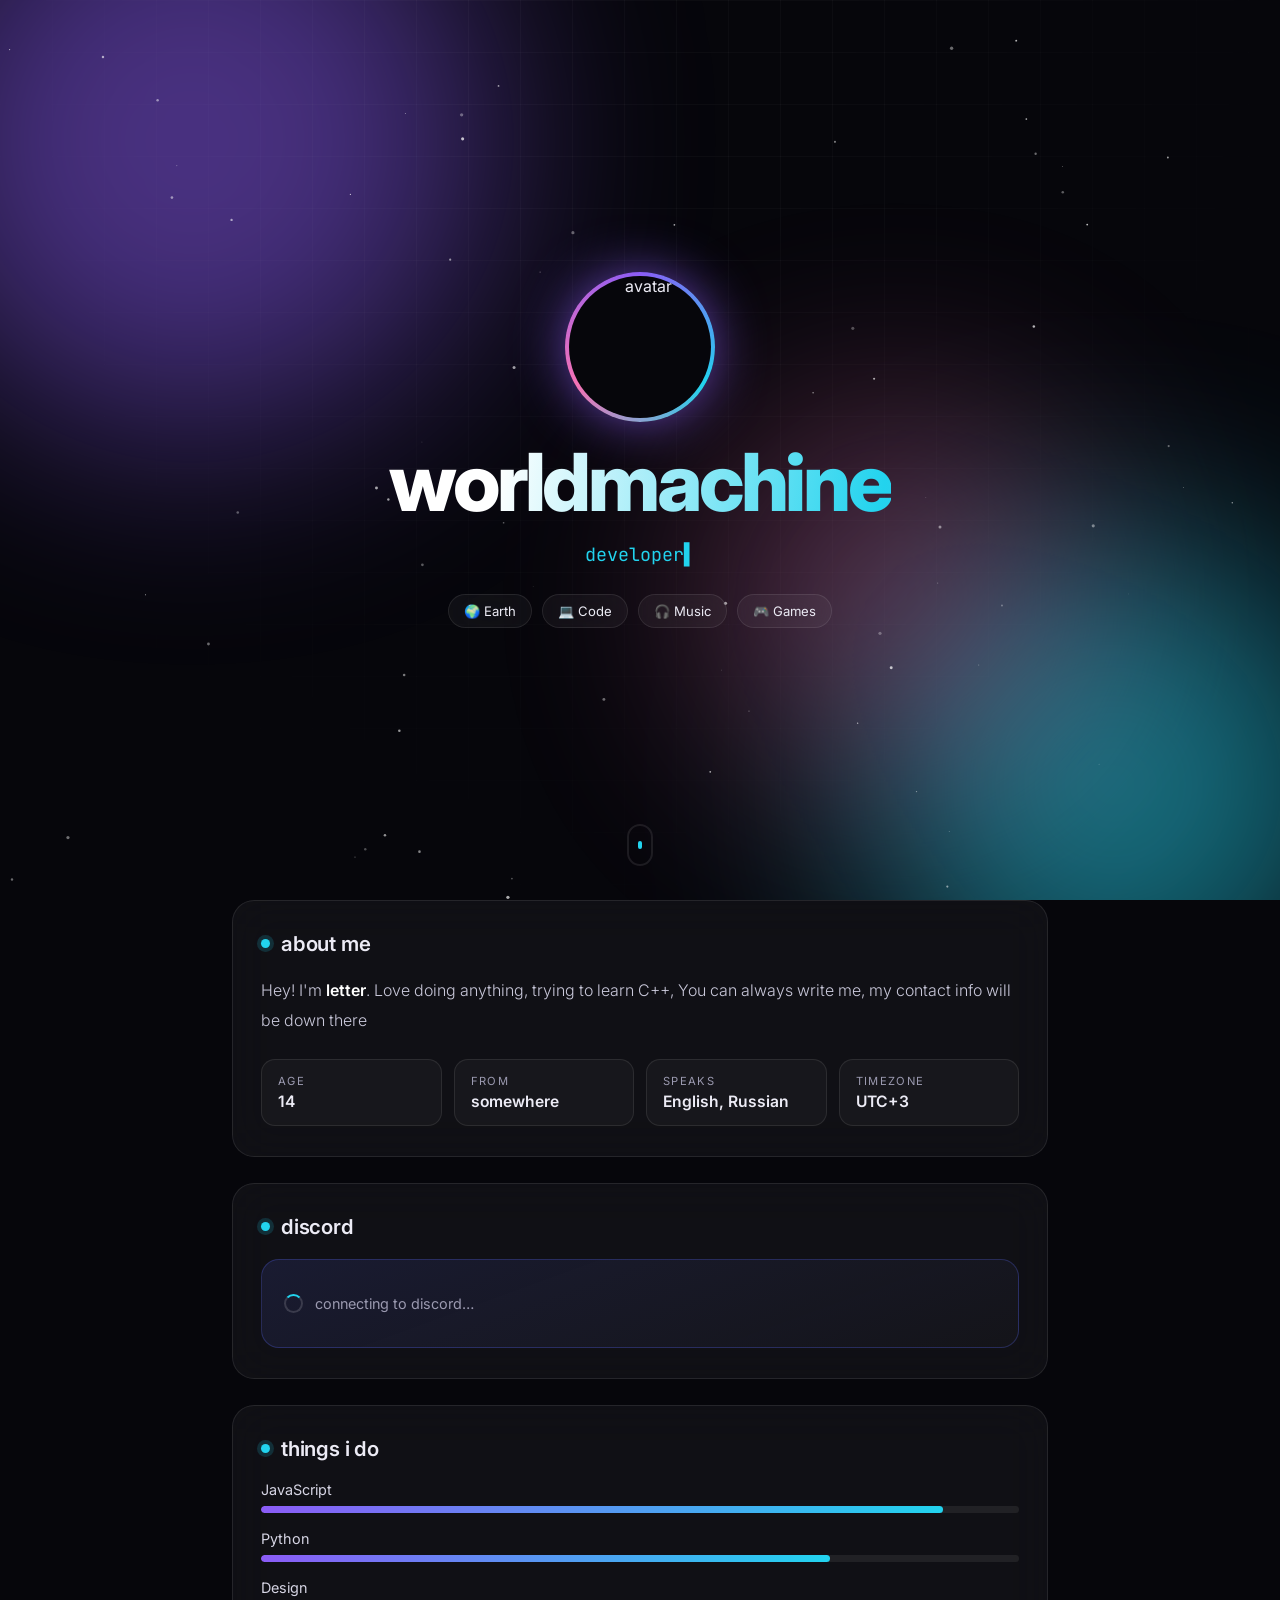
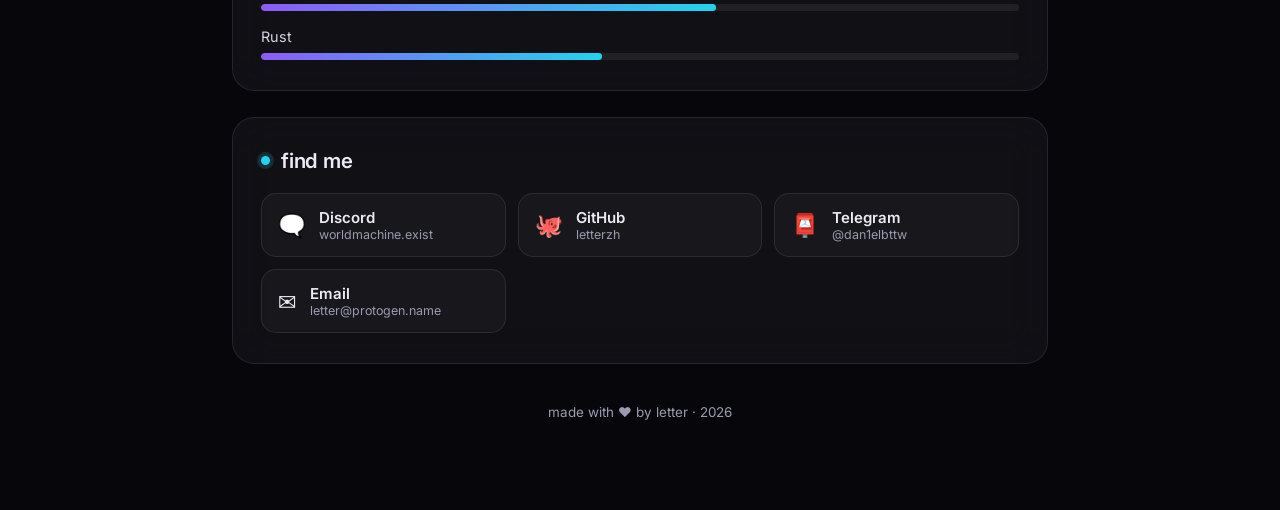
==== index.html @ b2b9bd86 "Modify index.html with new user details Updated personal information and replaced placeholder text." ====
<!DOCTYPE html>
<html lang="en">
<head>
<meta charset="UTF-8" />
<meta name="viewport" content="width=device-width, initial-scale=1.0" />

<title>worldmachine.exist — about me</title>

<meta name="description" content="personal about me page" />
<link rel="preconnect" href="https://fonts.googleapis.com" />
<link rel="preconnect" href="https://fonts.gstatic.com" crossorigin />
<link href="https://fonts.googleapis.com/css2?family=Inter:wght@300;400;500;600;800&family=JetBrains+Mono:wght@400;600&display=swap" rel="stylesheet" />
<link rel="stylesheet" href="styles.css" />
</head>
<body>

<div class="bg">
  <div class="blob blob-1"></div>
  <div class="blob blob-2"></div>
  <div class="blob blob-3"></div>
  <div class="grid-overlay"></div>
</div>
<canvas id="stars"></canvas>

<main class="wrap">
  <section class="hero reveal">
    <div class="avatar-ring">
      <!-- EDIT ME: replace with your own image (local file or URL) -->
      <img class="avatar" src="https://api.dicebear.com/9.x/thumbs/svg?seed=worldmachine" alt="avatar" />
    </div>
    <h1 class="name">worldmachine</h1>
    <p class="tagline">
      <span class="typed" data-words="developer|dreamer|problem solver|human being"></span><span class="caret">▌</span>
    </p>
    <div class="chips">
      <span class="chip">🌍 Earth</span>
      <span class="chip">💻 Code</span>
      <span class="chip">🎧 Music</span>
      <span class="chip">🎮 Games</span>
    </div>

    <a href="#about" class="scroll-hint" aria-label="scroll down">
      <span></span>
    </a>
  </section>
  <section class="card reveal" id="about">
    <h2 class="section-title"><span class="dot"></span>about me</h2>
    <div class="prose">
      <p>
        Hey! I'm <strong>letter</strong>. Love doing anything, trying to learn C++,
        You can always write me, my contact info will be down there
      </p>
    </div>
    <div class="facts">
      <div class="fact"><span class="k">age</span><span class="v">14</span></div>
      <div class="fact"><span class="k">from</span><span class="v">somewhere</span></div>
      <div class="fact"><span class="k">speaks</span><span class="v">English, Russian</span></div>
      <div class="fact"><span class="k">timezone</span><span class="v">UTC+3</span></div>
    </div>
  </section>
  <section class="card reveal">
    <h2 class="section-title"><span class="dot"></span>discord</h2>

    <div class="discord-card" id="discord">
      <div class="dc-loading">
        <div class="spinner"></div>
        <span>connecting to discord…</span>
      </div>
    </div>

    <p class="hint" id="discord-hint" hidden></p>
  </section>
  <section class="card reveal">
    <h2 class="section-title"><span class="dot"></span>things i do</h2>

    <!-- ======== EDIT ME: skill name + percentage (0-100) ======== -->
    <div class="skills">
      <div class="skill" data-level="90"><span>JavaScript</span><div class="bar"><i></i></div></div>
      <div class="skill" data-level="75"><span>Python</span><div class="bar"><i></i></div></div>
      <div class="skill" data-level="60"><span>Design</span><div class="bar"><i></i></div></div>
      <div class="skill" data-level="45"><span>Rust</span><div class="bar"><i></i></div></div>
    </div>
  </section>
  <section class="card reveal">
    <h2 class="section-title"><span class="dot"></span>find me</h2>
    <div class="links">
      <a class="link" href="https://discord.com/users/1142164320772444281" target="_blank" rel="noopener">
        <span class="li">🗨️</span>
        <span class="lt"><b>Discord</b><small>worldmachine.exist</small></span>
      </a>
      <a class="link" href="#" target="_blank" rel="noopener">
        <span class="li">🐙</span>
        <span class="lt"><b>GitHub</b><small>letterzh</small></span>
      </a>
      <a class="link" href="#" target="_blank" rel="noopener">
        <span class="li">📮</span>
        <span class="lt"><b>Telegram</b><small>@dan1elbttw</small></span>
      </a>
      <a class="link" href="mailto:letter@protogen.name">
        <span class="li">✉️</span>
        <span class="lt"><b>Email</b><small>letter@protogen.name</small></span>
      </a>
    </div>
  </section>

  <footer class="reveal">
    <p>made with ♥ by letter · <span id="year"></span></p>
  </footer>

</main>

<script src="script.js"></script>
</body>
</html>
---- styles.css ----
/* ============================================================
   THEME  — EDIT ME: change these colors to restyle whole site
   ============================================================ */
:root{
  --bg:            #06060b;
  --panel:         rgba(255,255,255,.045);
  --panel-brd:     rgba(255,255,255,.09);
  --txt:           #ecebf5;
  --txt-dim:       #9b9ab0;
  --accent:        #8b5cf6;   /* purple */
  --accent-2:      #22d3ee;   /* cyan   */
  --accent-3:      #f472b6;   /* pink   */
  --radius:        22px;
  --blur:          22px;
}

*{box-sizing:border-box;margin:0;padding:0}
html{scroll-behavior:smooth}
body{
  background:var(--bg);
  color:var(--txt);
  font-family:'Inter',system-ui,sans-serif;
  min-height:100vh;
  overflow-x:hidden;
  -webkit-font-smoothing:antialiased;
}
::selection{background:var(--accent);color:#fff}

/* ---------- animated background ---------- */
.bg{position:fixed;inset:0;z-index:-2;overflow:hidden}
.blob{position:absolute;border-radius:50%;filter:blur(110px);opacity:.5}
.blob-1{width:46vw;height:46vw;background:var(--accent);top:-12vw;left:-8vw;animation:float1 22s ease-in-out infinite}
.blob-2{width:38vw;height:38vw;background:var(--accent-2);bottom:-10vw;right:-6vw;animation:float2 26s ease-in-out infinite}
.blob-3{width:30vw;height:30vw;background:var(--accent-3);top:45%;left:55%;opacity:.32;animation:float3 30s ease-in-out infinite}
@keyframes float1{50%{transform:translate(14vw,10vh) scale(1.15)}}
@keyframes float2{50%{transform:translate(-12vw,-12vh) scale(1.2)}}
@keyframes float3{50%{transform:translate(-16vw,8vh) scale(.85)}}

.grid-overlay{
  position:absolute;inset:0;
  background-image:
    linear-gradient(rgba(255,255,255,.028) 1px,transparent 1px),
    linear-gradient(90deg,rgba(255,255,255,.028) 1px,transparent 1px);
  background-size:52px 52px;
  mask-image:radial-gradient(ellipse at 50% 0%,#000 20%,transparent 78%);
}
#stars{position:fixed;inset:0;z-index:-1;pointer-events:none}

/* ---------- layout ---------- */
.wrap{max-width:860px;margin:0 auto;padding:0 22px 90px}

/* ---------- hero ---------- */
.hero{
  min-height:100svh;
  display:flex;flex-direction:column;
  align-items:center;justify-content:center;
  text-align:center;position:relative;gap:18px;
}
.avatar-ring{
  position:relative;width:150px;height:150px;border-radius:50%;
  padding:4px;
  background:conic-gradient(from 0deg,var(--accent),var(--accent-2),var(--accent-3),var(--accent));
  animation:spin 6s linear infinite;
  box-shadow:0 0 60px -10px var(--accent);
}
@keyframes spin{to{transform:rotate(360deg)}}
.avatar{
  width:100%;height:100%;border-radius:50%;object-fit:cover;
  background:var(--bg);animation:spin 6s linear infinite reverse;
  display:block;
}
.name{
  font-size:clamp(2.8rem,9vw,5rem);font-weight:800;letter-spacing:-.04em;
  background:linear-gradient(100deg,#fff 10%,var(--accent-2) 45%,var(--accent-3) 80%);
  -webkit-background-clip:text;background-clip:text;color:transparent;
  background-size:220% auto;animation:shine 7s linear infinite;
  line-height:1.05;
}
@keyframes shine{to{background-position:220% center}}
.tagline{
  font-family:'JetBrains Mono',monospace;color:var(--txt-dim);
  font-size:clamp(.9rem,2.6vw,1.15rem);min-height:1.5em;
}
.typed{color:var(--accent-2)}
.caret{animation:blink 1s steps(2) infinite;color:var(--accent-2)}
@keyframes blink{50%{opacity:0}}

.chips{display:flex;flex-wrap:wrap;gap:10px;justify-content:center;margin-top:6px}
.chip{
  padding:8px 15px;font-size:.82rem;border-radius:999px;
  background:var(--panel);border:1px solid var(--panel-brd);
  backdrop-filter:blur(var(--blur));transition:.25s;
}
.chip:hover{transform:translateY(-3px);border-color:var(--accent);color:#fff}

.scroll-hint{
  position:absolute;bottom:34px;left:50%;translate:-50% 0;
  width:26px;height:42px;border:2px solid var(--panel-brd);border-radius:14px;
  display:grid;place-items:center;
}
.scroll-hint span{
  width:4px;height:8px;border-radius:2px;background:var(--accent-2);
  animation:wheel 1.6s ease-in-out infinite;
}
@keyframes wheel{0%{transform:translateY(-8px);opacity:0}40%{opacity:1}100%{transform:translateY(8px);opacity:0}}

/* ---------- cards ---------- */
.card{
  background:var(--panel);
  border:1px solid var(--panel-brd);
  border-radius:var(--radius);
  backdrop-filter:blur(var(--blur));
  padding:30px 28px;
  margin-bottom:26px;
  position:relative;overflow:hidden;
  transition:border-color .3s, transform .3s;
}
.card::before{
  content:'';position:absolute;inset:0;pointer-events:none;
  background:radial-gradient(420px circle at var(--mx,-999px) var(--my,-999px),
             rgba(139,92,246,.16),transparent 65%);
  opacity:0;transition:opacity .3s;
}
.card:hover::before{opacity:1}
.card:hover{border-color:rgba(139,92,246,.4)}

.section-title{
  display:flex;align-items:center;gap:11px;
  font-size:1.28rem;font-weight:600;margin-bottom:20px;letter-spacing:-.01em;
}
.dot{
  width:9px;height:9px;border-radius:50%;background:var(--accent-2);
  box-shadow:0 0 0 4px rgba(34,211,238,.16);flex:none;
}

.prose p{color:#c9c8da;line-height:1.85;margin-bottom:14px;font-weight:300}
.prose p:last-child{margin-bottom:0}
.prose strong{color:#fff;font-weight:600}
.prose a{color:var(--accent-2);text-decoration:none;border-bottom:1px dashed}

/* ---------- quick facts ---------- */
.facts{
  display:grid;grid-template-columns:repeat(auto-fit,minmax(140px,1fr));
  gap:12px;margin-top:24px;
}
.fact{
  display:flex;flex-direction:column;gap:4px;padding:14px 16px;
  border-radius:14px;background:rgba(255,255,255,.03);
  border:1px solid var(--panel-brd);transition:.25s;
}
.fact:hover{transform:translateY(-3px);background:rgba(139,92,246,.09)}
.fact .k{font-size:.7rem;text-transform:uppercase;letter-spacing:.12em;color:var(--txt-dim)}
.fact .v{font-weight:600;font-size:.98rem}

/* ---------- discord widget ---------- */
.discord-card{
  border-radius:18px;overflow:hidden;
  background:linear-gradient(160deg,rgba(88,101,242,.13),rgba(255,255,255,.02));
  border:1px solid rgba(88,101,242,.28);
}
.dc-banner{height:76px;background:linear-gradient(110deg,var(--accent),var(--accent-2))}
.dc-body{padding:0 20px 20px;display:flex;flex-direction:column;gap:16px}
.dc-top{display:flex;align-items:flex-end;gap:15px;margin-top:-32px}
.dc-avatar-wrap{position:relative;flex:none}
.dc-avatar{
  width:84px;height:84px;border-radius:50%;
  border:5px solid #101018;background:#101018;display:block;object-fit:cover;
}
.dc-status{
  position:absolute;right:2px;bottom:2px;width:24px;height:24px;border-radius:50%;
  border:4px solid #101018;
}
.dc-status.online{background:#23a55a}
.dc-status.idle{background:#f0b232}
.dc-status.dnd{background:#f23f43}
.dc-status.offline{background:#80848e}

.dc-names{padding-bottom:6px;min-width:0}
.dc-display{font-weight:600;font-size:1.14rem;display:flex;align-items:center;gap:8px}
.dc-tag{font-family:'JetBrains Mono',monospace;font-size:.82rem;color:var(--txt-dim)}
.dc-state{
  font-size:.7rem;padding:3px 9px;border-radius:999px;font-weight:600;
  text-transform:uppercase;letter-spacing:.08em;
  background:rgba(255,255,255,.07);color:var(--txt-dim);
}
.dc-state.online{background:rgba(35,165,90,.16);color:#3ddc84}
.dc-state.idle{background:rgba(240,178,50,.16);color:#f0b232}
.dc-state.dnd{background:rgba(242,63,67,.16);color:#f76b6e}

.dc-block{
  background:rgba(0,0,0,.3);border:1px solid var(--panel-brd);
  border-radius:13px;padding:13px 15px;
}
.dc-block-h{
  font-size:.66rem;text-transform:uppercase;letter-spacing:.14em;
  color:var(--txt-dim);margin-bottom:10px;font-weight:600;
}
.dc-act{display:flex;gap:13px;align-items:center}
.dc-act + .dc-act{margin-top:12px;padding-top:12px;border-top:1px solid var(--panel-brd)}
.dc-act-img{width:56px;height:56px;border-radius:11px;flex:none;object-fit:cover;background:rgba(255,255,255,.06)}
.dc-act-txt{min-width:0;flex:1}
.dc-act-txt b{display:block;font-size:.95rem;margin-bottom:3px;white-space:nowrap;overflow:hidden;text-overflow:ellipsis}
.dc-act-txt small{display:block;color:var(--txt-dim);font-size:.82rem;white-space:nowrap;overflow:hidden;text-overflow:ellipsis;line-height:1.5}

/* spotify progress */
.dc-prog{margin-top:10px}
.dc-prog-bar{height:4px;border-radius:2px;background:rgba(255,255,255,.13);overflow:hidden}
.dc-prog-bar i{display:block;height:100%;background:#1db954;border-radius:2px;transition:width 1s linear}
.dc-prog-time{display:flex;justify-content:space-between;font-family:'JetBrains Mono',monospace;font-size:.66rem;color:var(--txt-dim);margin-top:5px}

.dc-loading{display:flex;align-items:center;gap:12px;padding:34px 22px;color:var(--txt-dim);font-size:.9rem}
.spinner{
  width:19px;height:19px;border-radius:50%;flex:none;
  border:2px solid rgba(255,255,255,.15);border-top-color:var(--accent-2);
  animation:spin .8s linear infinite;
}
.hint{margin-top:12px;font-size:.82rem;color:var(--txt-dim);line-height:1.7}
.hint code{
  font-family:'JetBrains Mono',monospace;background:rgba(255,255,255,.08);
  padding:2px 6px;border-radius:5px;color:var(--accent-2);
}
.hint a{color:var(--accent-2)}

/* ---------- skills ---------- */
.skills{display:flex;flex-direction:column;gap:17px}
.skill span{font-size:.9rem;display:block;margin-bottom:8px;color:#d6d5e4}
.bar{height:7px;border-radius:4px;background:rgba(255,255,255,.07);overflow:hidden}
.bar i{
  display:block;height:100%;width:0;border-radius:4px;
  background:linear-gradient(90deg,var(--accent),var(--accent-2));
  transition:width 1.3s cubic-bezier(.22,1,.36,1);
}

/* ---------- links ---------- */
.links{display:grid;grid-template-columns:repeat(auto-fit,minmax(210px,1fr));gap:12px}
.link{
  display:flex;align-items:center;gap:13px;padding:14px 16px;
  border-radius:15px;text-decoration:none;color:inherit;
  background:rgba(255,255,255,.03);border:1px solid var(--panel-brd);
  transition:.25s;
}
.link:hover{transform:translateY(-4px);border-color:var(--accent);background:rgba(139,92,246,.11)}
.li{font-size:1.4rem;flex:none}
.lt{min-width:0}
.lt b{display:block;font-size:.94rem;font-weight:600}
.lt small{display:block;color:var(--txt-dim);font-size:.78rem;white-space:nowrap;overflow:hidden;text-overflow:ellipsis}

footer{text-align:center;color:var(--txt-dim);font-size:.84rem;padding-top:14px}

/* ---------- reveal on scroll ---------- */
.reveal{opacity:0;transform:translateY(26px);transition:opacity .8s,transform .8s}
.reveal.in{opacity:1;transform:none}

@media (max-width:560px){
  .card{padding:24px 20px}
  .avatar-ring{width:120px;height:120px}
  .dc-top{flex-direction:column;align-items:flex-start;gap:10px}
}
@media (prefers-reduced-motion:reduce){
  *{animation:none!important;transition:none!important}
  .reveal{opacity:1;transform:none}
}
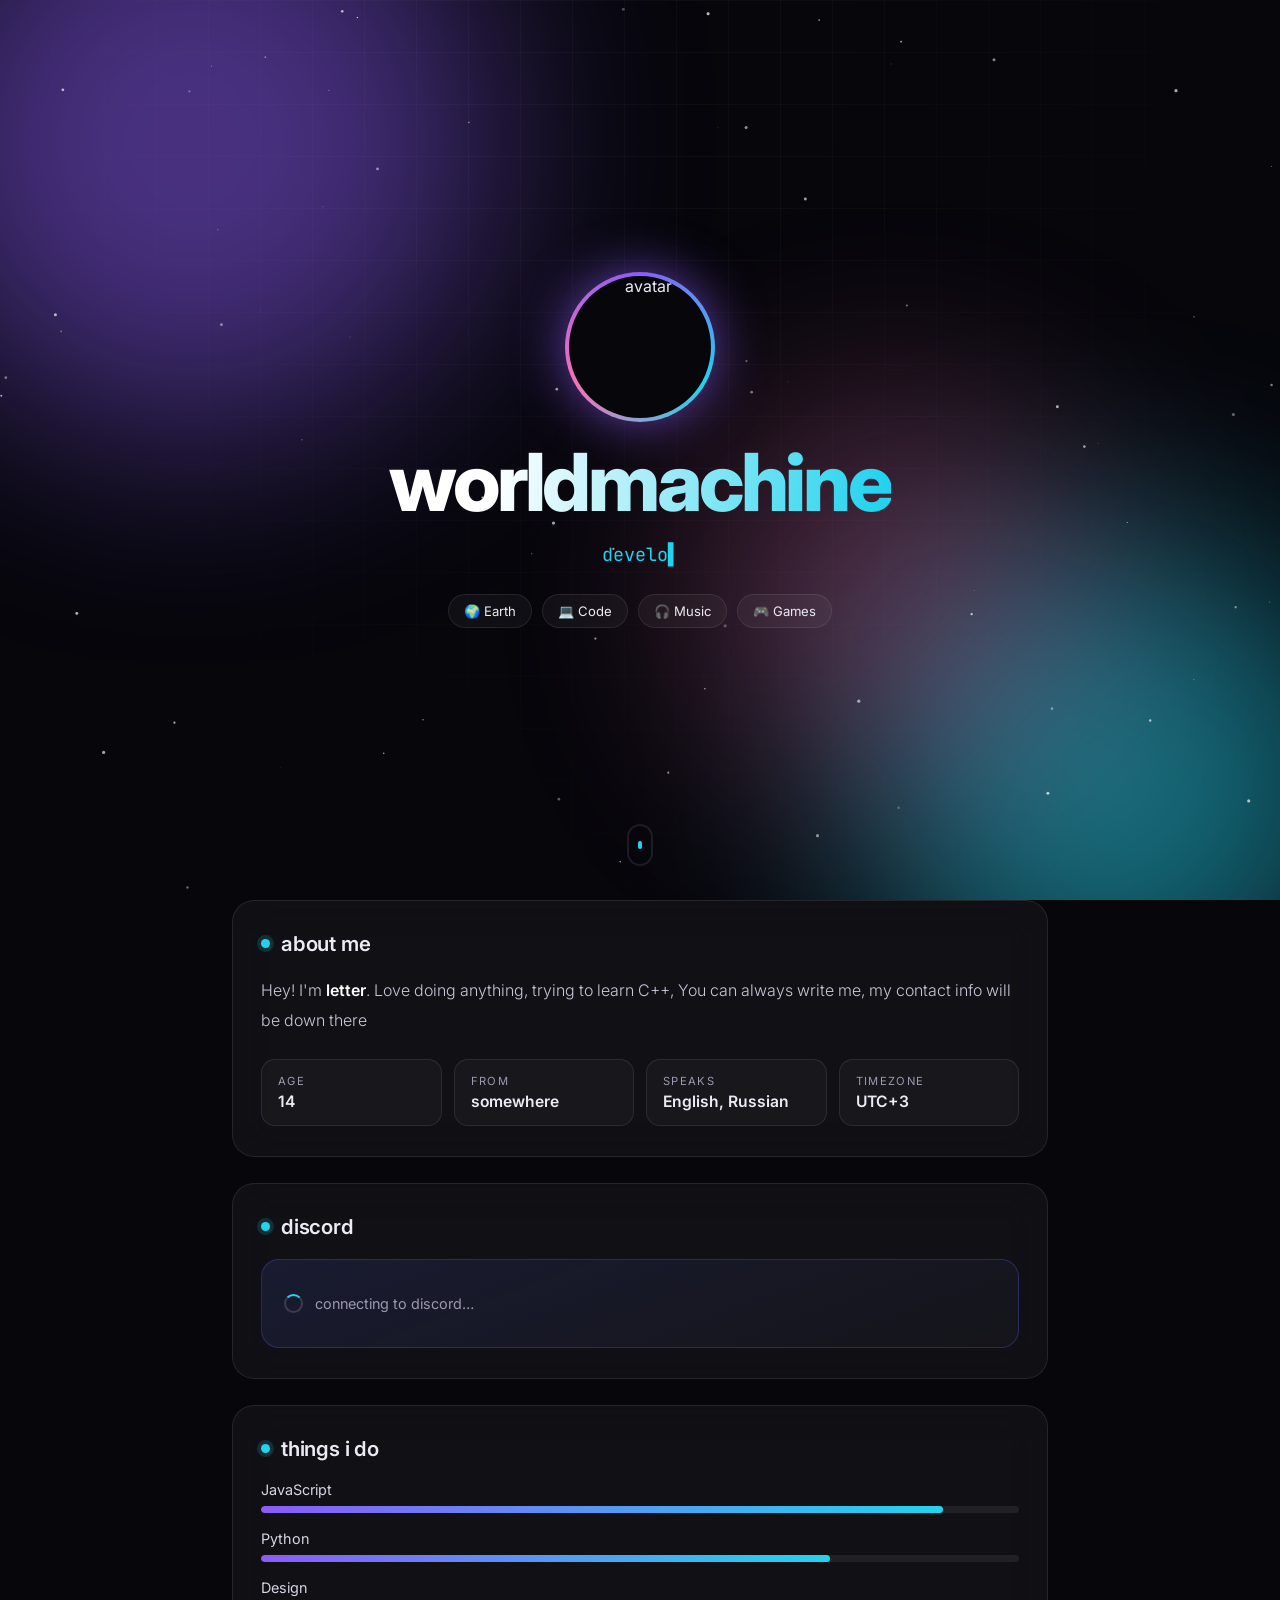
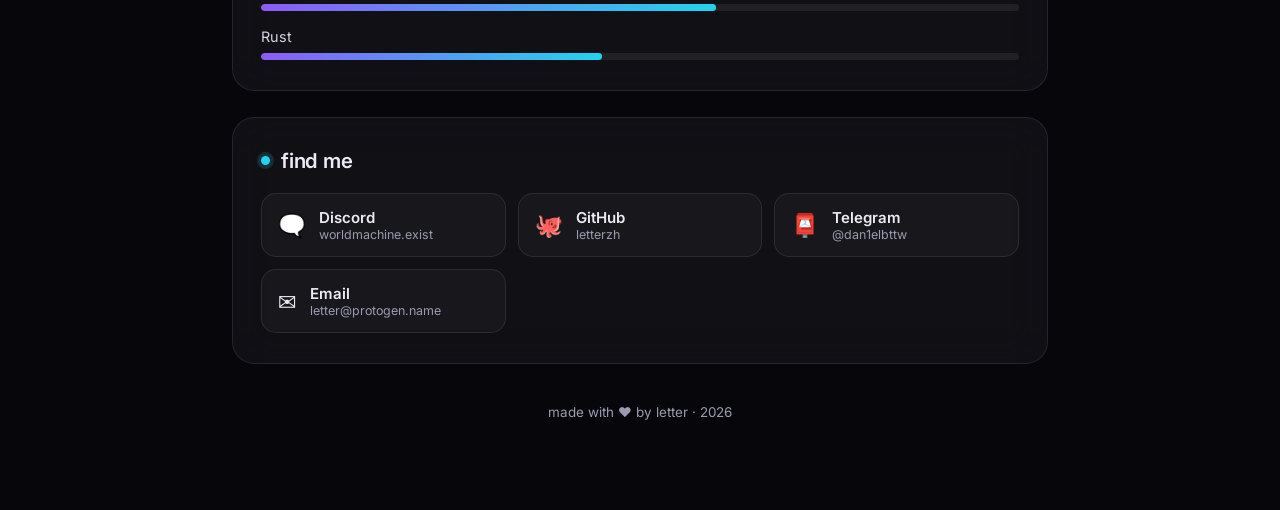
==== commit 522cfb99: "Update index.html" ====
--- a/index.html
+++ b/index.html
@@ -26,7 +26,7 @@
   <section class="hero reveal">
     <div class="avatar-ring">
       <!-- EDIT ME: replace with your own image (local file or URL) -->
-      <img class="avatar" src="https://api.dicebear.com/9.x/thumbs/svg?seed=worldmachine" alt="avatar" />
+      <img class="avatar" src="https://raw.githubusercontent.com/letterzh/letterzh.github.io/6b6656307ca955f9635d329401482b54559bd175/IMG_0119.jpg" alt="avatar" />
     </div>
     <h1 class="name">worldmachine</h1>
     <p class="tagline">
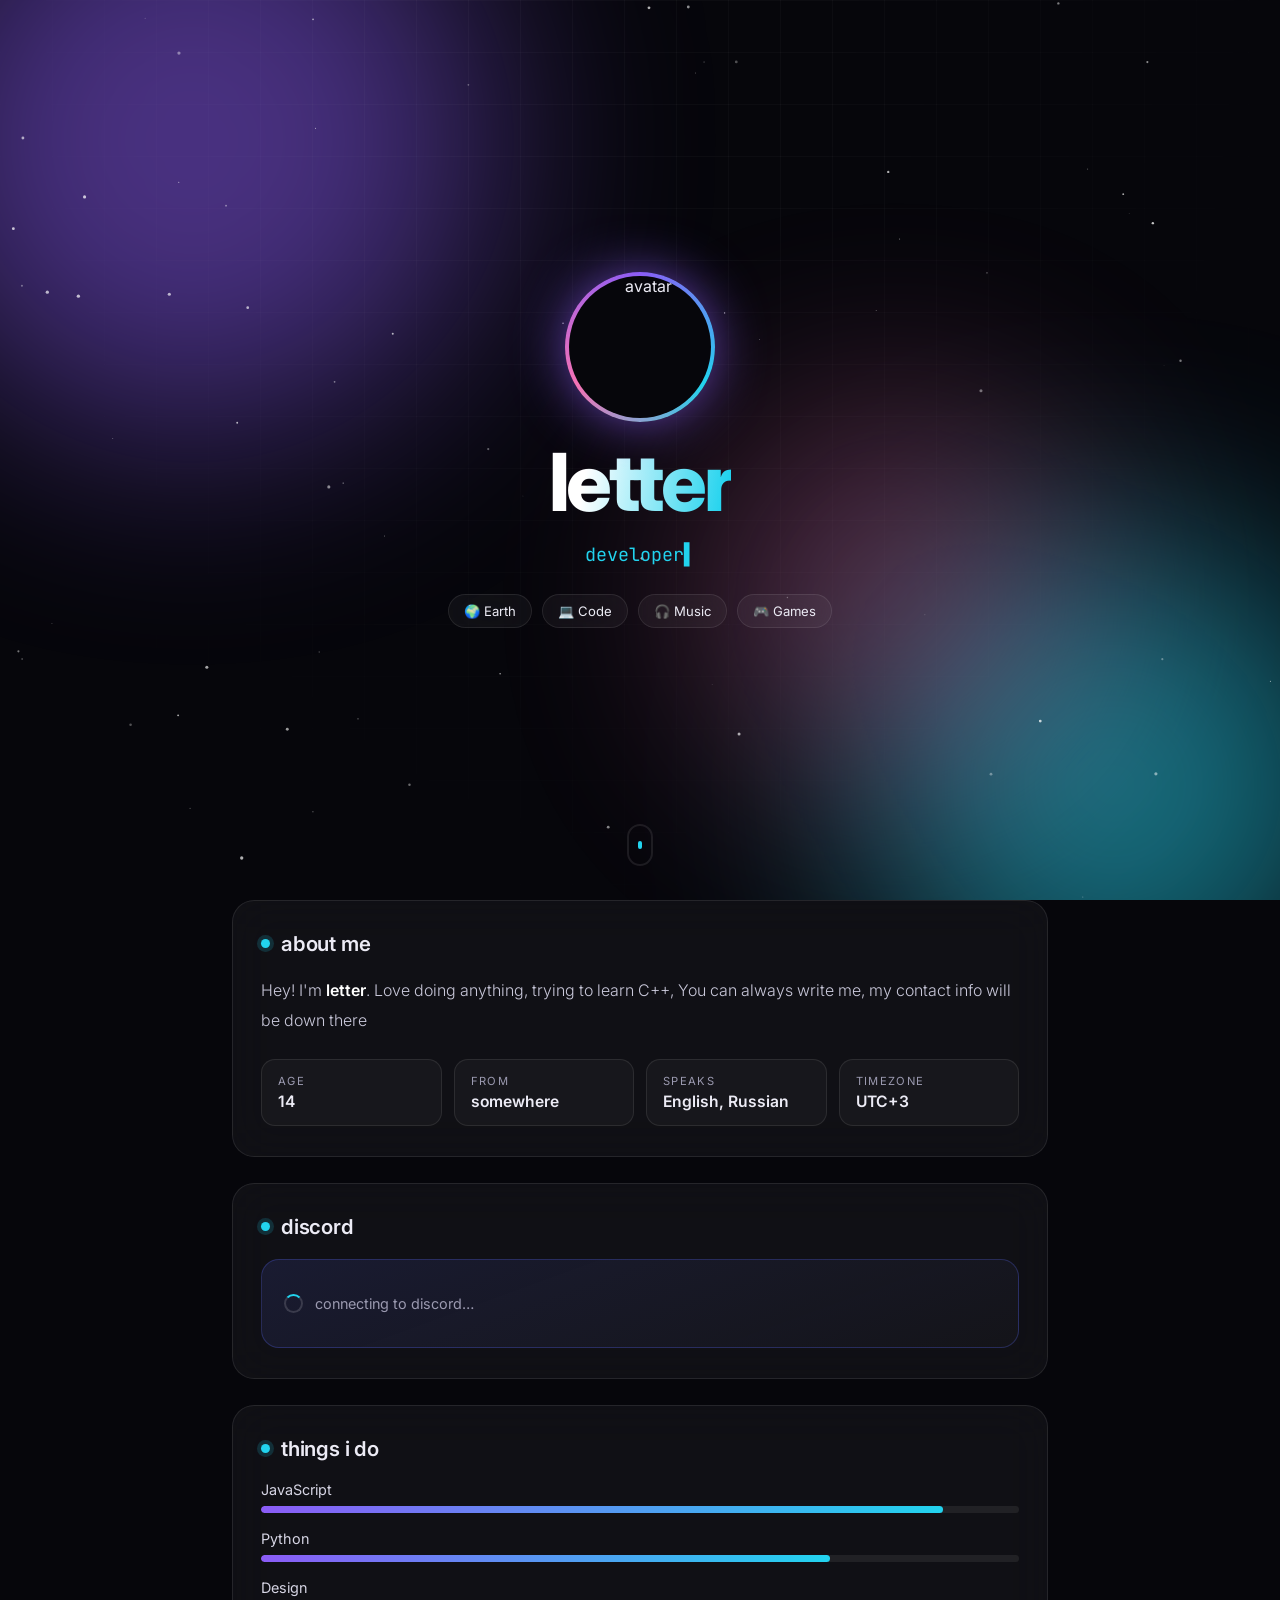
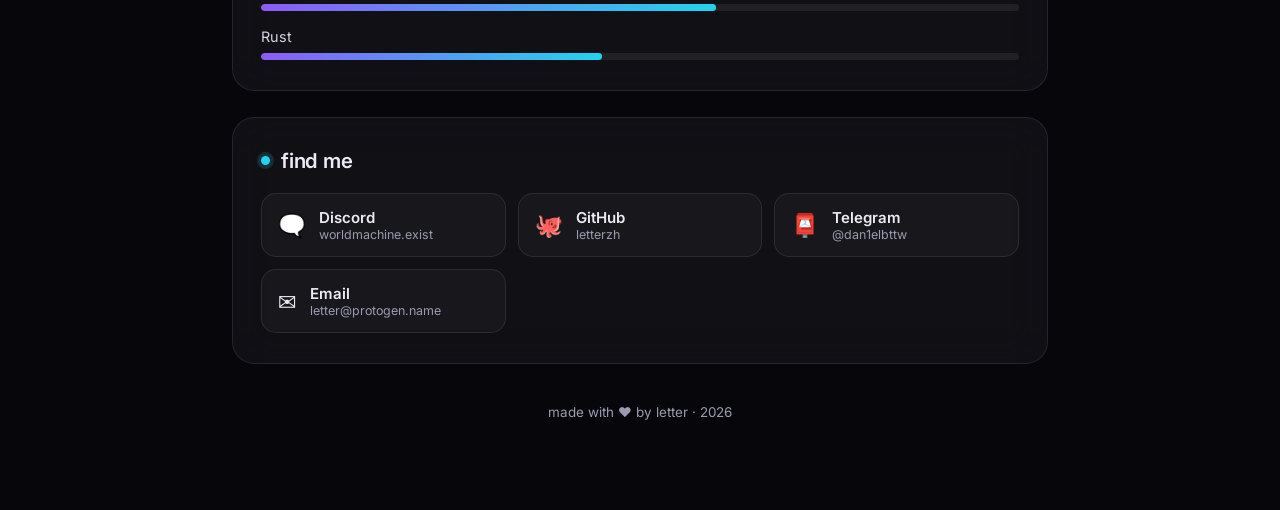
==== commit 64079a1e: "Change title and name in index.html" ====
--- a/index.html
+++ b/index.html
@@ -4,7 +4,7 @@
 <meta charset="UTF-8" />
 <meta name="viewport" content="width=device-width, initial-scale=1.0" />
 
-<title>worldmachine.exist — about me</title>
+<title>letter — about me</title>
 
 <meta name="description" content="personal about me page" />
 <link rel="preconnect" href="https://fonts.googleapis.com" />
@@ -28,7 +28,7 @@
       <!-- EDIT ME: replace with your own image (local file or URL) -->
       <img class="avatar" src="https://raw.githubusercontent.com/letterzh/letterzh.github.io/6b6656307ca955f9635d329401482b54559bd175/IMG_0119.jpg" alt="avatar" />
     </div>
-    <h1 class="name">worldmachine</h1>
+    <h1 class="name">letter</h1>
     <p class="tagline">
       <span class="typed" data-words="developer|dreamer|problem solver|human being"></span><span class="caret">▌</span>
     </p>
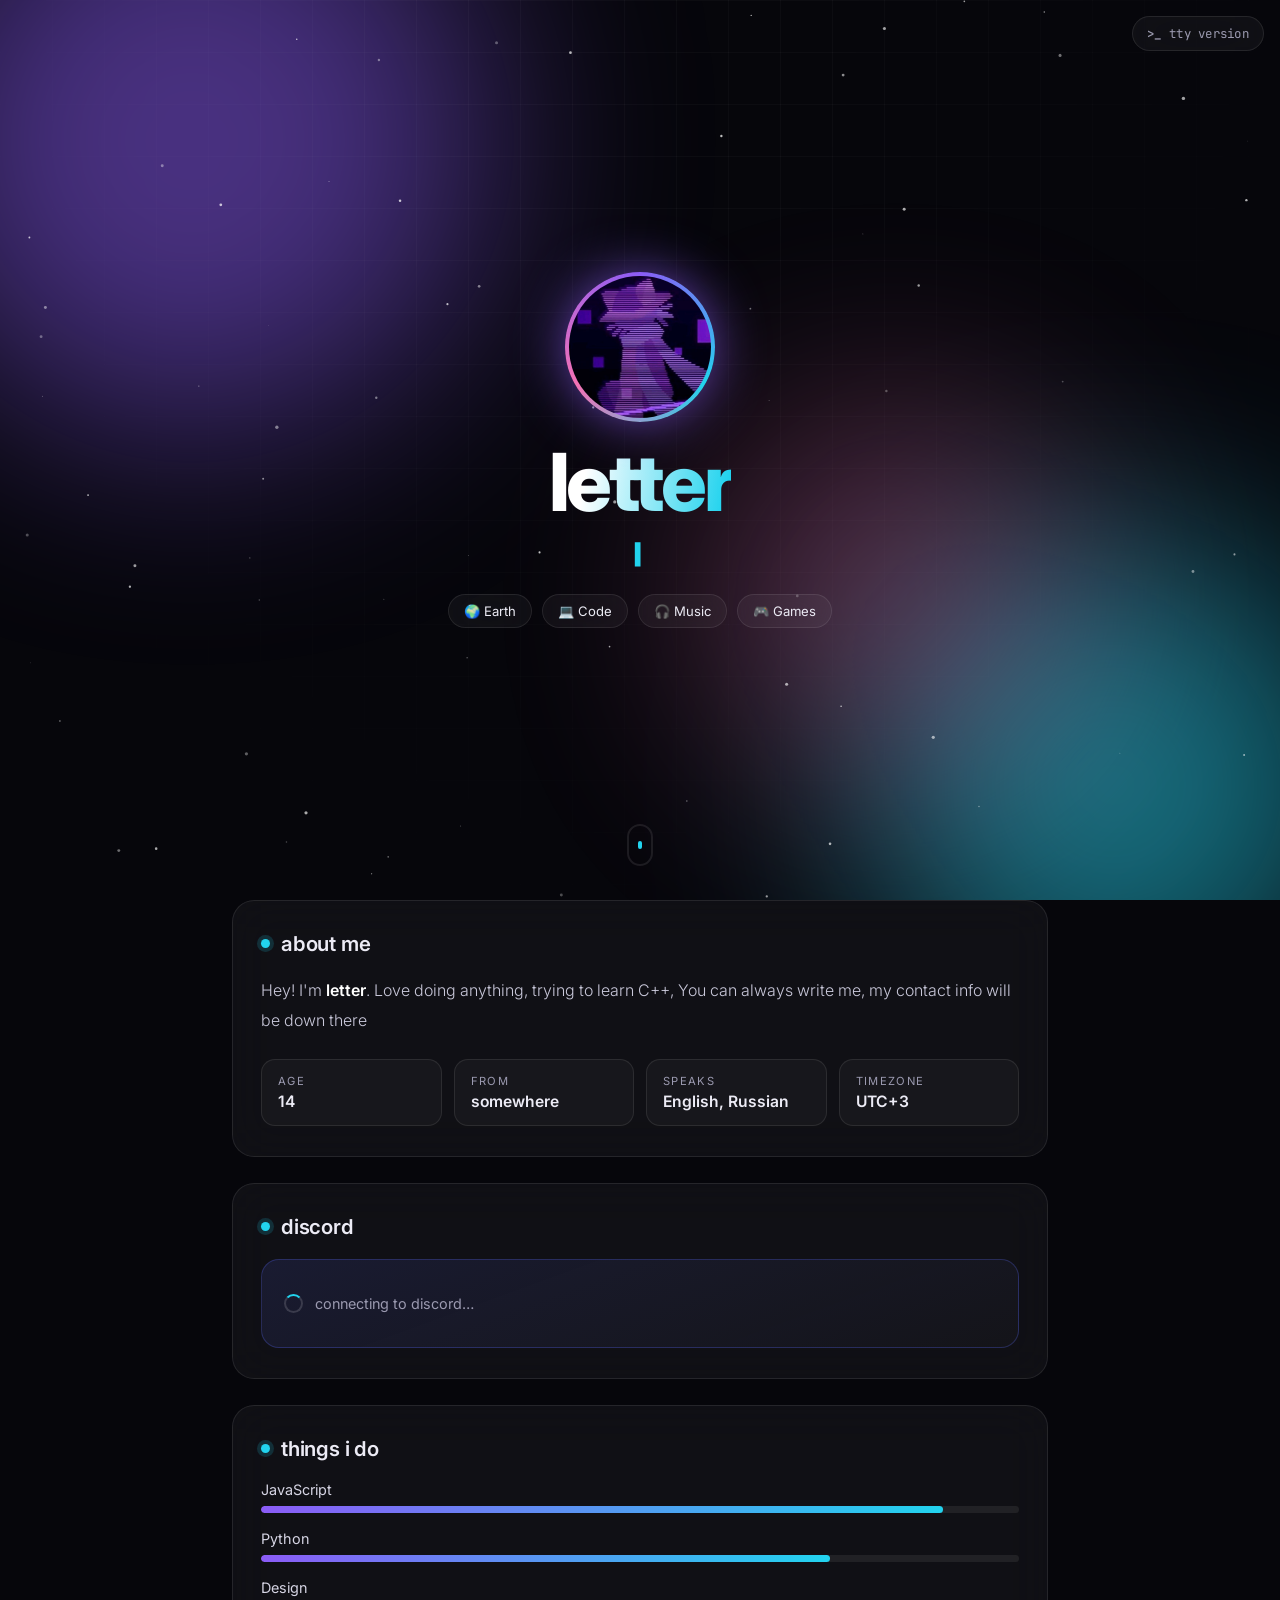
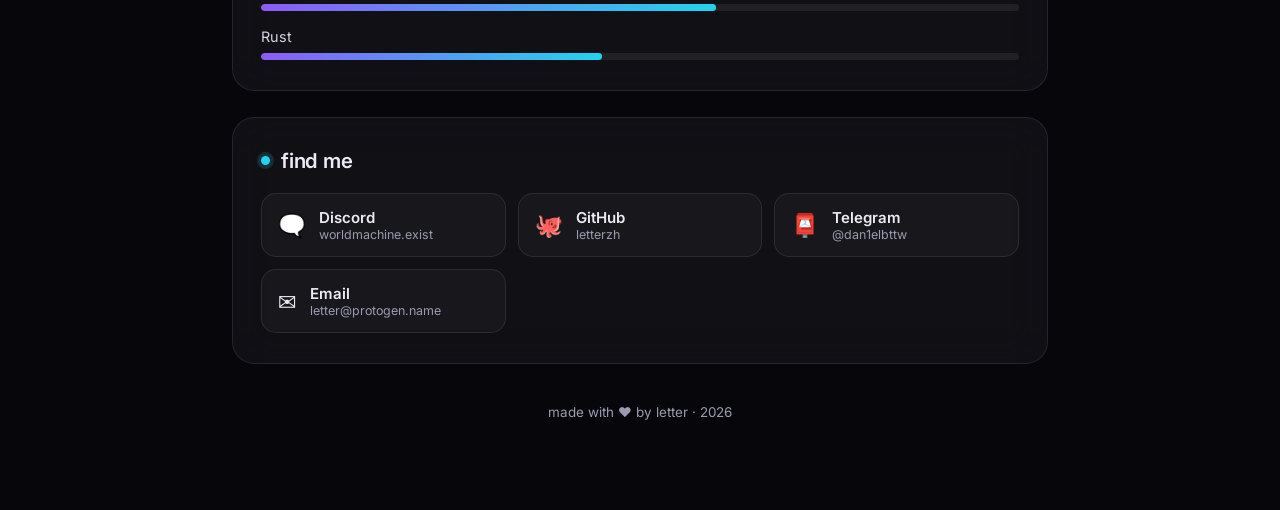
==== commit 91f502e9: "Add files via upload" ====
--- a/index.html
+++ b/index.html
@@ -22,11 +22,15 @@
 </div>
 <canvas id="stars"></canvas>
 
+<a class="tty-switch" href="tty.html" title="lightweight terminal version for slow devices">
+  <span class="tty-ico">&gt;_</span> tty version
+</a>
+
 <main class="wrap">
   <section class="hero reveal">
     <div class="avatar-ring">
       <!-- EDIT ME: replace with your own image (local file or URL) -->
-      <img class="avatar" src="https://raw.githubusercontent.com/letterzh/letterzh.github.io/6b6656307ca955f9635d329401482b54559bd175/IMG_0119.jpg" alt="avatar" />
+      <img class="avatar" src="IMG_0119.jpg" alt="letter's avatar" />
     </div>
     <h1 class="name">letter</h1>
     <p class="tagline">
--- a/styles.css
+++ b/styles.css
@@ -85,6 +85,23 @@
 .caret{animation:blink 1s steps(2) infinite;color:var(--accent-2)}
 @keyframes blink{50%{opacity:0}}
 
+/* ---------- tty version switch (fixed, top-right) ---------- */
+.tty-switch{
+  position:fixed;top:16px;right:16px;z-index:10;
+  display:flex;align-items:center;gap:8px;
+  padding:8px 14px;border-radius:999px;
+  font-family:'JetBrains Mono',ui-monospace,monospace;
+  font-size:.78rem;letter-spacing:.02em;
+  text-decoration:none;color:var(--txt-dim);
+  background:var(--panel);border:1px solid var(--panel-brd);
+  backdrop-filter:blur(var(--blur));transition:.25s;
+}
+.tty-switch:hover{
+  color:#0b0d0b;background:var(--accent-2);border-color:var(--accent-2);
+  transform:translateY(-2px);
+}
+.tty-ico{font-weight:600}
+
 .chips{display:flex;flex-wrap:wrap;gap:10px;justify-content:center;margin-top:6px}
 .chip{
   padding:8px 15px;font-size:.82rem;border-radius:999px;
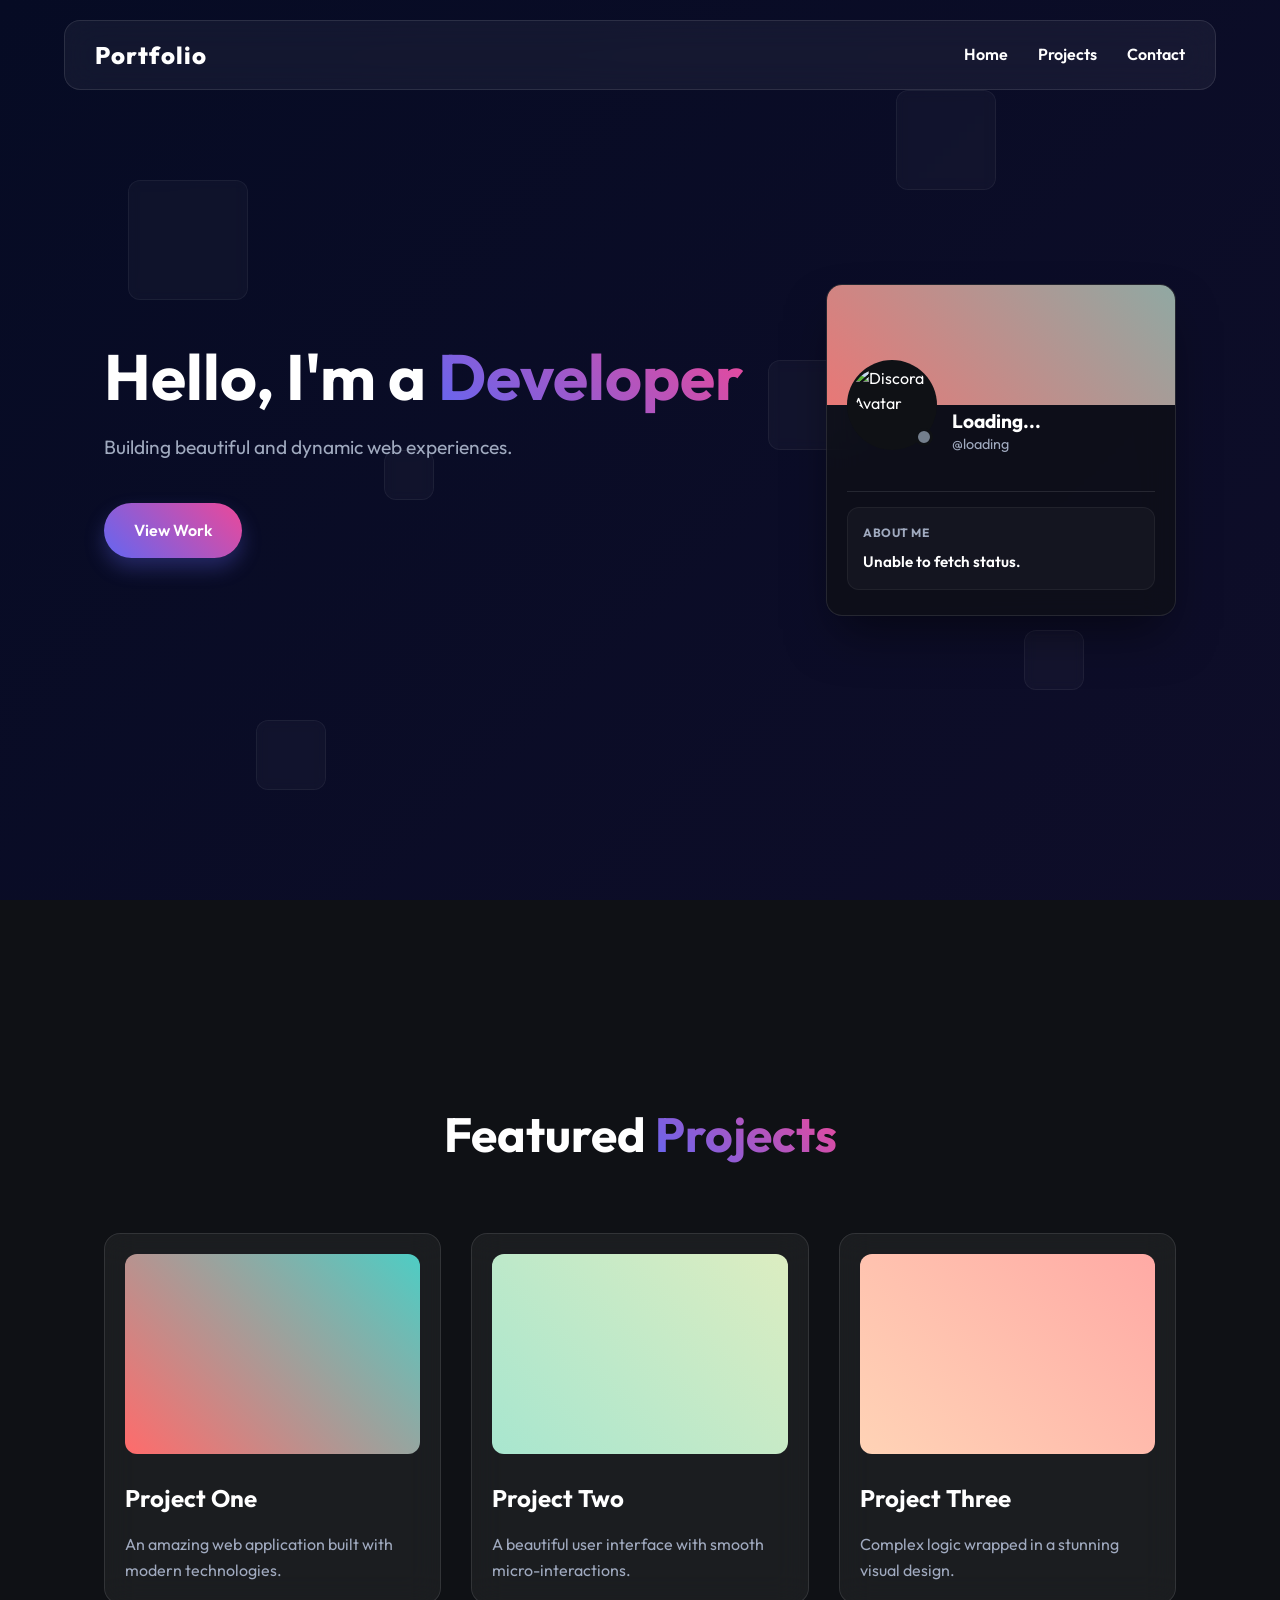
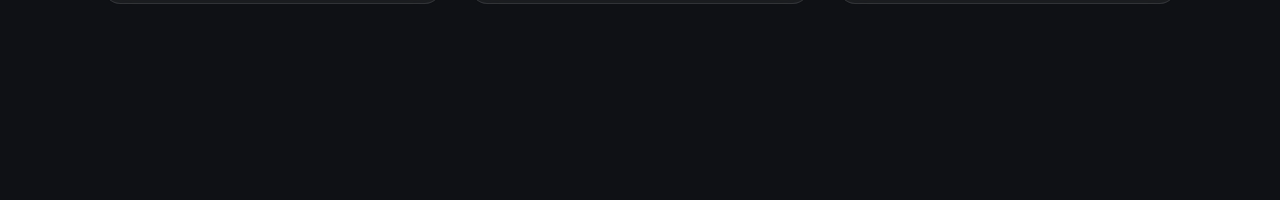
==== commit b288eb40: "feat: complete rewrite with awesome design and discord tracker" ====
--- a/index.html
+++ b/index.html
@@ -1,118 +1,90 @@
 <!DOCTYPE html>
 <html lang="en">
 <head>
-<meta charset="UTF-8" />
-<meta name="viewport" content="width=device-width, initial-scale=1.0" />
-
-<title>letter — about me</title>
-
-<meta name="description" content="personal about me page" />
-<link rel="preconnect" href="https://fonts.googleapis.com" />
-<link rel="preconnect" href="https://fonts.gstatic.com" crossorigin />
-<link href="https://fonts.googleapis.com/css2?family=Inter:wght@300;400;500;600;800&family=JetBrains+Mono:wght@400;600&display=swap" rel="stylesheet" />
-<link rel="stylesheet" href="styles.css" />
+    <meta charset="UTF-8">
+    <meta name="viewport" content="width=device-width, initial-scale=1.0">
+    <title>My Portfolio</title>
+    <meta name="description" content="Awesome Portfolio with Discord Status">
+    <link rel="preconnect" href="https://fonts.googleapis.com">
+    <link rel="preconnect" href="https://fonts.gstatic.com" crossorigin>
+    <link href="https://fonts.googleapis.com/css2?family=Outfit:wght@300;400;600;800&display=swap" rel="stylesheet">
+    <link rel="stylesheet" href="style.css">
 </head>
 <body>
-
-<div class="bg">
-  <div class="blob blob-1"></div>
-  <div class="blob blob-2"></div>
-  <div class="blob blob-3"></div>
-  <div class="grid-overlay"></div>
-</div>
-<canvas id="stars"></canvas>
-
-<a class="tty-switch" href="tty.html" title="lightweight terminal version for slow devices">
-  <span class="tty-ico">&gt;_</span> tty version
-</a>
-
-<main class="wrap">
-  <section class="hero reveal">
-    <div class="avatar-ring">
-      <!-- EDIT ME: replace with your own image (local file or URL) -->
-      <img class="avatar" src="IMG_0119.jpg" alt="letter's avatar" />
-    </div>
-    <h1 class="name">letter</h1>
-    <p class="tagline">
-      <span class="typed" data-words="developer|dreamer|problem solver|human being"></span><span class="caret">▌</span>
-    </p>
-    <div class="chips">
-      <span class="chip">🌍 Earth</span>
-      <span class="chip">💻 Code</span>
-      <span class="chip">🎧 Music</span>
-      <span class="chip">🎮 Games</span>
+    <div class="animated-bg">
+        <div class="cube"></div>
+        <div class="cube"></div>
+        <div class="cube"></div>
+        <div class="cube"></div>
+        <div class="cube"></div>
+        <div class="cube"></div>
     </div>
 
-    <a href="#about" class="scroll-hint" aria-label="scroll down">
-      <span></span>
-    </a>
-  </section>
-  <section class="card reveal" id="about">
-    <h2 class="section-title"><span class="dot"></span>about me</h2>
-    <div class="prose">
-      <p>
-        Hey! I'm <strong>letter</strong>. Love doing anything, trying to learn C++,
-        You can always write me, my contact info will be down there
-      </p>
-    </div>
-    <div class="facts">
-      <div class="fact"><span class="k">age</span><span class="v">14</span></div>
-      <div class="fact"><span class="k">from</span><span class="v">somewhere</span></div>
-      <div class="fact"><span class="k">speaks</span><span class="v">English, Russian</span></div>
-      <div class="fact"><span class="k">timezone</span><span class="v">UTC+3</span></div>
-    </div>
-  </section>
-  <section class="card reveal">
-    <h2 class="section-title"><span class="dot"></span>discord</h2>
+    <nav class="navbar glassmorphism">
+        <div class="logo">Portfolio</div>
+        <ul class="nav-links">
+            <li><a href="#home">Home</a></li>
+            <li><a href="#projects">Projects</a></li>
+            <li><a href="#contact">Contact</a></li>
+        </ul>
+    </nav>
 
-    <div class="discord-card" id="discord">
-      <div class="dc-loading">
-        <div class="spinner"></div>
-        <span>connecting to discord…</span>
-      </div>
-    </div>
+    <main>
+        <section id="home" class="hero-section">
+            <div class="hero-content" data-tilt>
+                <h1>Hello, I'm a <span class="gradient-text">Developer</span></h1>
+                <p>Building beautiful and dynamic web experiences.</p>
+                <div class="cta-buttons">
+                    <a href="#projects" class="btn primary-btn">View Work</a>
+                </div>
+            </div>
+            
+            <div class="discord-card glassmorphism" data-tilt>
+                <div class="discord-banner" id="discord-banner"></div>
+                <div class="discord-profile">
+                    <div class="avatar-wrapper">
+                        <img id="discord-avatar" src="https://cdn.discordapp.com/embed/avatars/0.png" alt="Discord Avatar" class="discord-avatar">
+                        <div id="discord-status-indicator" class="status-indicator offline"></div>
+                    </div>
+                    <div class="discord-header-info">
+                        <h3 id="discord-global-name">Loading...</h3>
+                        <p id="discord-username">@loading</p>
+                        <div id="discord-badges" class="discord-badges"></div>
+                    </div>
+                </div>
+                <div class="discord-body">
+                    <div class="discord-bio" id="discord-bio"></div>
+                    <div class="discord-activity-box">
+                        <h4 class="activity-label" id="activity-label">ABOUT ME</h4>
+                        <p id="discord-activity" class="activity-text">Fetching status...</p>
+                    </div>
+                </div>
+            </div>
+        </section>
 
-    <p class="hint" id="discord-hint" hidden></p>
-  </section>
-  <section class="card reveal">
-    <h2 class="section-title"><span class="dot"></span>things i do</h2>
+        <section id="projects" class="projects-section">
+            <h2>Featured <span class="gradient-text">Projects</span></h2>
+            <div class="projects-grid">
+                <!-- Project Cards -->
+                <div class="project-card glassmorphism" data-tilt>
+                    <div class="project-image" style="background: linear-gradient(45deg, #FF6B6B, #4ECDC4)"></div>
+                    <h3>Project One</h3>
+                    <p>An amazing web application built with modern technologies.</p>
+                </div>
+                <div class="project-card glassmorphism" data-tilt>
+                    <div class="project-image" style="background: linear-gradient(45deg, #A8E6CF, #DCEDC1)"></div>
+                    <h3>Project Two</h3>
+                    <p>A beautiful user interface with smooth micro-interactions.</p>
+                </div>
+                <div class="project-card glassmorphism" data-tilt>
+                    <div class="project-image" style="background: linear-gradient(45deg, #FFD3B6, #FFAAA5)"></div>
+                    <h3>Project Three</h3>
+                    <p>Complex logic wrapped in a stunning visual design.</p>
+                </div>
+            </div>
+        </section>
+    </main>
 
-    <!-- ======== EDIT ME: skill name + percentage (0-100) ======== -->
-    <div class="skills">
-      <div class="skill" data-level="90"><span>JavaScript</span><div class="bar"><i></i></div></div>
-      <div class="skill" data-level="75"><span>Python</span><div class="bar"><i></i></div></div>
-      <div class="skill" data-level="60"><span>Design</span><div class="bar"><i></i></div></div>
-      <div class="skill" data-level="45"><span>Rust</span><div class="bar"><i></i></div></div>
-    </div>
-  </section>
-  <section class="card reveal">
-    <h2 class="section-title"><span class="dot"></span>find me</h2>
-    <div class="links">
-      <a class="link" href="https://discord.com/users/1142164320772444281" target="_blank" rel="noopener">
-        <span class="li">🗨️</span>
-        <span class="lt"><b>Discord</b><small>worldmachine.exist</small></span>
-      </a>
-      <a class="link" href="#" target="_blank" rel="noopener">
-        <span class="li">🐙</span>
-        <span class="lt"><b>GitHub</b><small>letterzh</small></span>
-      </a>
-      <a class="link" href="#" target="_blank" rel="noopener">
-        <span class="li">📮</span>
-        <span class="lt"><b>Telegram</b><small>@dan1elbttw</small></span>
-      </a>
-      <a class="link" href="mailto:letter@protogen.name">
-        <span class="li">✉️</span>
-        <span class="lt"><b>Email</b><small>letter@protogen.name</small></span>
-      </a>
-    </div>
-  </section>
-
-  <footer class="reveal">
-    <p>made with ♥ by letter · <span id="year"></span></p>
-  </footer>
-
-</main>
-
-<script src="script.js"></script>
+    <script src="script.js"></script>
 </body>
 </html>
--- a/style.css
+++ b/style.css
@@ -0,0 +1,353 @@
+:root {
+    --bg-color: #0f1115;
+    --text-primary: #ffffff;
+    --text-secondary: #a0aabf;
+    --accent-1: #6366f1;
+    --accent-2: #ec4899;
+    --glass-bg: rgba(255, 255, 255, 0.05);
+    --glass-border: rgba(255, 255, 255, 0.1);
+}
+
+* {
+    margin: 0;
+    padding: 0;
+    box-sizing: border-box;
+}
+
+body {
+    font-family: 'Outfit', sans-serif;
+    background-color: var(--bg-color);
+    color: var(--text-primary);
+    overflow-x: hidden;
+    line-height: 1.6;
+}
+
+/* Animated Background */
+.animated-bg {
+    position: fixed;
+    top: 0;
+    left: 0;
+    width: 100vw;
+    height: 100vh;
+    z-index: -1;
+    background: linear-gradient(315deg, #0f1115 0%, #17102e 50%, #060b24 100%);
+    background-size: 400% 400%;
+    animation: gradientBG 15s ease infinite;
+    overflow: hidden;
+}
+
+@keyframes gradientBG {
+    0% { background-position: 0% 0%; }
+    50% { background-position: 100% 100%; }
+    100% { background-position: 0% 0%; }
+}
+
+.cube {
+    position: absolute;
+    width: 80px;
+    height: 80px;
+    background: rgba(255, 255, 255, 0.03);
+    border: 1px solid rgba(255, 255, 255, 0.05);
+    backdrop-filter: blur(5px);
+    animation: cubeFloat 12s infinite linear;
+    border-radius: 12px;
+}
+
+.cube:nth-child(1) { top: 20%; left: 10%; width: 120px; height: 120px; animation-duration: 15s; }
+.cube:nth-child(2) { top: 70%; left: 80%; width: 60px; height: 60px; animation-duration: 10s; animation-delay: 2s; }
+.cube:nth-child(3) { top: 40%; left: 60%; width: 90px; height: 90px; animation-duration: 18s; animation-delay: 1s; }
+.cube:nth-child(4) { top: 80%; left: 20%; width: 70px; height: 70px; animation-duration: 14s; animation-delay: 4s; }
+.cube:nth-child(5) { top: 10%; left: 70%; width: 100px; height: 100px; animation-duration: 16s; animation-delay: 3s; }
+.cube:nth-child(6) { top: 50%; left: 30%; width: 50px; height: 50px; animation-duration: 11s; animation-delay: 5s; }
+
+@keyframes cubeFloat {
+    0% { transform: scale(0) rotate(0deg) translateY(0); opacity: 1; }
+    100% { transform: scale(2) rotate(360deg) translateY(-200px); opacity: 0; }
+}
+
+/* Glassmorphism Utility */
+.glassmorphism {
+    background: var(--glass-bg);
+    backdrop-filter: blur(16px);
+    -webkit-backdrop-filter: blur(16px);
+    border: 1px solid var(--glass-border);
+    border-radius: 16px;
+}
+
+/* Typography & Colors */
+.gradient-text {
+    background: linear-gradient(45deg, var(--accent-1), var(--accent-2));
+    -webkit-background-clip: text;
+    -webkit-text-fill-color: transparent;
+    background-clip: text;
+}
+
+/* Navbar */
+.navbar {
+    position: fixed;
+    top: 20px;
+    left: 50%;
+    transform: translateX(-50%);
+    width: 90%;
+    max-width: 1200px;
+    display: flex;
+    justify-content: space-between;
+    align-items: center;
+    padding: 15px 30px;
+    z-index: 100;
+}
+
+.logo {
+    font-weight: 800;
+    font-size: 1.5rem;
+    letter-spacing: 1px;
+}
+
+.nav-links {
+    list-style: none;
+    display: flex;
+    gap: 30px;
+}
+
+.nav-links a {
+    color: var(--text-primary);
+    text-decoration: none;
+    font-weight: 600;
+    transition: color 0.3s ease;
+}
+
+.nav-links a:hover {
+    color: var(--accent-2);
+}
+
+/* Sections */
+section {
+    min-height: 100vh;
+    padding: 100px 5%;
+    display: flex;
+    flex-direction: column;
+    justify-content: center;
+    max-width: 1200px;
+    margin: 0 auto;
+}
+
+/* Hero Section */
+.hero-section {
+    display: flex;
+    flex-direction: row;
+    align-items: center;
+    justify-content: space-between;
+    gap: 50px;
+}
+
+.hero-content {
+    flex: 1;
+}
+
+.hero-content h1 {
+    font-size: 4rem;
+    line-height: 1.1;
+    margin-bottom: 20px;
+}
+
+.hero-content p {
+    font-size: 1.2rem;
+    color: var(--text-secondary);
+    margin-bottom: 40px;
+    max-width: 500px;
+}
+
+.btn {
+    padding: 15px 30px;
+    border-radius: 30px;
+    text-decoration: none;
+    font-weight: 600;
+    transition: transform 0.3s ease, box-shadow 0.3s ease;
+    display: inline-block;
+}
+
+.primary-btn {
+    background: linear-gradient(45deg, var(--accent-1), var(--accent-2));
+    color: white;
+    box-shadow: 0 10px 20px rgba(99, 102, 241, 0.3);
+}
+
+.primary-btn:hover {
+    transform: translateY(-3px);
+    box-shadow: 0 15px 25px rgba(236, 72, 153, 0.4);
+}
+
+/* Discord Card Improved */
+.discord-card {
+    width: 350px;
+    padding: 0;
+    overflow: hidden;
+    transition: transform 0.1s ease;
+    border: 1px solid var(--glass-border);
+    box-shadow: 0 25px 50px -12px rgba(0, 0, 0, 0.5);
+    background: rgba(15, 17, 21, 0.7);
+}
+
+.discord-banner {
+    width: 100%;
+    height: 120px;
+    background: linear-gradient(45deg, #FF6B6B, #4ECDC4);
+    background-size: 200% 200%;
+    animation: bannerFlow 5s ease infinite;
+}
+
+@keyframes bannerFlow {
+    0% { background-position: 0% 50%; }
+    50% { background-position: 100% 50%; }
+    100% { background-position: 0% 50%; }
+}
+
+.discord-profile {
+    display: flex;
+    padding: 0 20px;
+    margin-top: -45px;
+    margin-bottom: 15px;
+    position: relative;
+}
+
+.avatar-wrapper {
+    position: relative;
+    width: 90px;
+    height: 90px;
+    border-radius: 50%;
+    background: var(--bg-color);
+    padding: 6px;
+}
+
+.discord-avatar {
+    width: 100%;
+    height: 100%;
+    border-radius: 50%;
+    object-fit: cover;
+}
+
+.status-indicator {
+    width: 18px;
+    height: 18px;
+    border-radius: 50%;
+    position: absolute;
+    bottom: 4px;
+    right: 4px;
+    border: 3px solid var(--bg-color);
+}
+
+.online { background-color: #43b581; }
+.idle { background-color: #faa61a; }
+.dnd { background-color: #f04747; }
+.offline { background-color: #747f8d; }
+
+.discord-header-info {
+    margin-top: 50px;
+    margin-left: 15px;
+}
+
+.discord-header-info h3 {
+    font-size: 1.2rem;
+    font-weight: 700;
+    line-height: 1.2;
+}
+
+.discord-header-info p {
+    font-size: 0.9rem;
+    color: var(--text-secondary);
+}
+
+.discord-body {
+    padding: 0 20px 25px 20px;
+}
+
+.discord-badges {
+    display: flex;
+    gap: 5px;
+    margin-top: 5px;
+    flex-wrap: wrap;
+}
+
+.discord-badge {
+    width: 22px;
+    height: 22px;
+    object-fit: contain;
+}
+
+.discord-bio {
+    font-size: 0.9rem;
+    color: var(--text-primary);
+    margin-bottom: 15px;
+    white-space: pre-wrap; /* Preserves line breaks from discord bio */
+    border-bottom: 1px solid rgba(255, 255, 255, 0.1);
+    padding-bottom: 15px;
+}
+
+.discord-activity-box {
+    background: rgba(255, 255, 255, 0.03);
+    border: 1px solid rgba(255, 255, 255, 0.05);
+    border-radius: 12px;
+    padding: 15px;
+}
+
+.activity-label {
+    font-size: 0.75rem;
+    text-transform: uppercase;
+    color: var(--text-secondary);
+    font-weight: 700;
+    margin-bottom: 8px;
+    letter-spacing: 0.5px;
+}
+
+.activity-text {
+    font-size: 0.95rem;
+    font-weight: 600;
+}
+
+/* Projects Section */
+.projects-section h2 {
+    font-size: 3rem;
+    text-align: center;
+    margin-bottom: 60px;
+}
+
+.projects-grid {
+    display: grid;
+    grid-template-columns: repeat(auto-fit, minmax(300px, 1fr));
+    gap: 30px;
+}
+
+.project-card {
+    padding: 20px;
+    display: flex;
+    flex-direction: column;
+    gap: 15px;
+}
+
+.project-image {
+    width: 100%;
+    height: 200px;
+    border-radius: 12px;
+    margin-bottom: 10px;
+}
+
+.project-card h3 {
+    font-size: 1.5rem;
+}
+
+.project-card p {
+    color: var(--text-secondary);
+}
+
+/* Responsive */
+@media (max-width: 900px) {
+    .hero-section {
+        flex-direction: column;
+        text-align: center;
+        padding-top: 150px;
+    }
+    
+    .hero-content p {
+        margin: 0 auto 40px auto;
+    }
+}
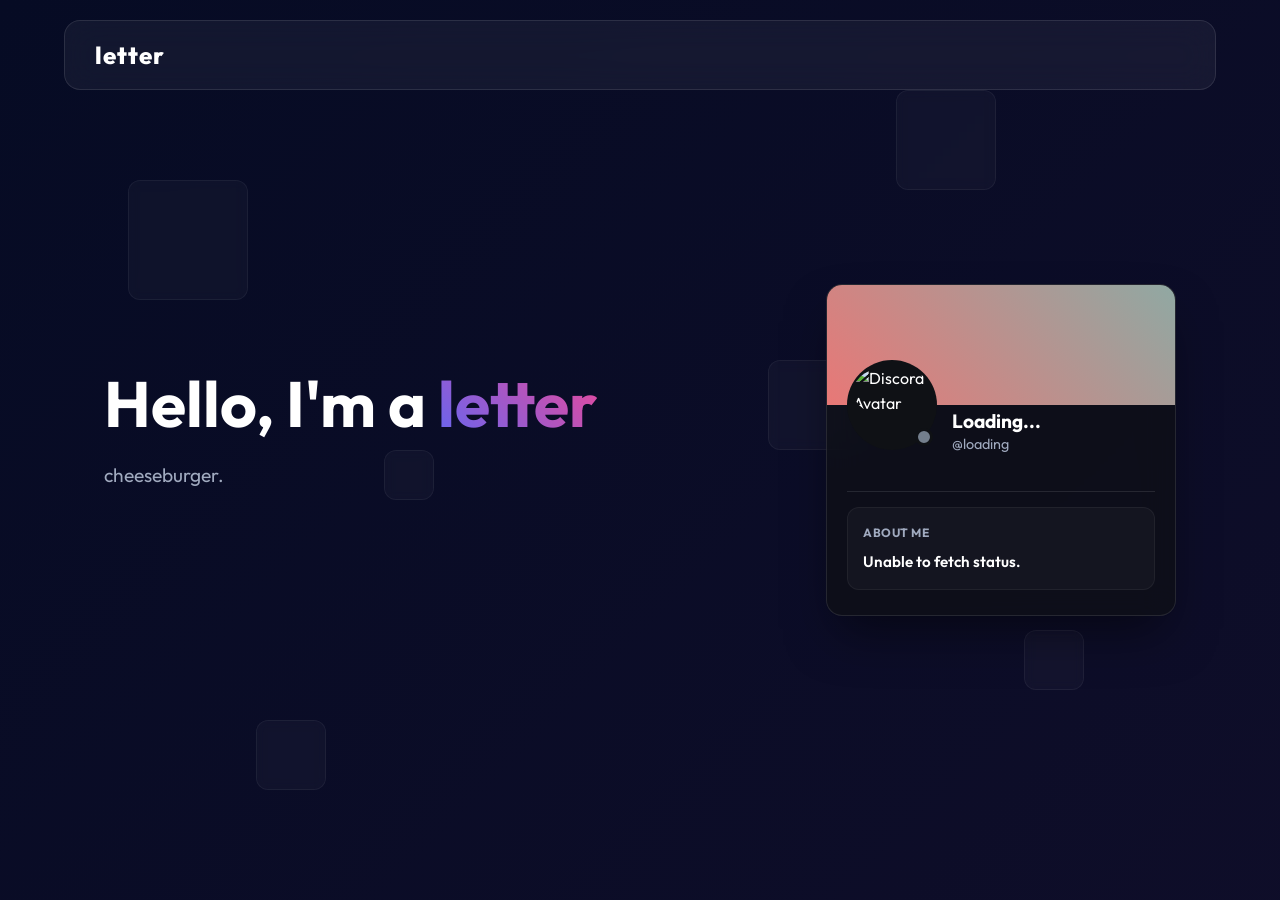
==== commit 97fc4df9: "a" ====
--- a/index.html
+++ b/index.html
@@ -3,8 +3,8 @@
 <head>
     <meta charset="UTF-8">
     <meta name="viewport" content="width=device-width, initial-scale=1.0">
-    <title>My Portfolio</title>
-    <meta name="description" content="Awesome Portfolio with Discord Status">
+    <title>letter</title>
+    <meta name="description" content="Awesome "Portfolio" with Discord Status">
     <link rel="preconnect" href="https://fonts.googleapis.com">
     <link rel="preconnect" href="https://fonts.gstatic.com" crossorigin>
     <link href="https://fonts.googleapis.com/css2?family=Outfit:wght@300;400;600;800&display=swap" rel="stylesheet">
@@ -21,24 +21,15 @@
     </div>
 
     <nav class="navbar glassmorphism">
-        <div class="logo">Portfolio</div>
-        <ul class="nav-links">
-            <li><a href="#home">Home</a></li>
-            <li><a href="#projects">Projects</a></li>
-            <li><a href="#contact">Contact</a></li>
-        </ul>
+        <div class="logo">letter</div>
     </nav>
 
     <main>
         <section id="home" class="hero-section">
             <div class="hero-content" data-tilt>
-                <h1>Hello, I'm a <span class="gradient-text">Developer</span></h1>
-                <p>Building beautiful and dynamic web experiences.</p>
-                <div class="cta-buttons">
-                    <a href="#projects" class="btn primary-btn">View Work</a>
-                </div>
+                <h1>Hello, I'm a <span class="gradient-text">letter</span></h1>
+                <p>cheeseburger.</p>
             </div>
-            
             <div class="discord-card glassmorphism" data-tilt>
                 <div class="discord-banner" id="discord-banner"></div>
                 <div class="discord-profile">
@@ -61,28 +52,6 @@
                 </div>
             </div>
         </section>
-
-        <section id="projects" class="projects-section">
-            <h2>Featured <span class="gradient-text">Projects</span></h2>
-            <div class="projects-grid">
-                <!-- Project Cards -->
-                <div class="project-card glassmorphism" data-tilt>
-                    <div class="project-image" style="background: linear-gradient(45deg, #FF6B6B, #4ECDC4)"></div>
-                    <h3>Project One</h3>
-                    <p>An amazing web application built with modern technologies.</p>
-                </div>
-                <div class="project-card glassmorphism" data-tilt>
-                    <div class="project-image" style="background: linear-gradient(45deg, #A8E6CF, #DCEDC1)"></div>
-                    <h3>Project Two</h3>
-                    <p>A beautiful user interface with smooth micro-interactions.</p>
-                </div>
-                <div class="project-card glassmorphism" data-tilt>
-                    <div class="project-image" style="background: linear-gradient(45deg, #FFD3B6, #FFAAA5)"></div>
-                    <h3>Project Three</h3>
-                    <p>Complex logic wrapped in a stunning visual design.</p>
-                </div>
-            </div>
-        </section>
     </main>
 
     <script src="script.js"></script>
--- a/style.css
+++ b/style.css
@@ -281,6 +281,14 @@
     white-space: pre-wrap; /* Preserves line breaks from discord bio */
     border-bottom: 1px solid rgba(255, 255, 255, 0.1);
     padding-bottom: 15px;
+    line-height: 1.4;
+}
+
+.discord-custom-emoji {
+    width: 22px;
+    height: 22px;
+    vertical-align: text-bottom;
+    display: inline-block;
 }
 
 .discord-activity-box {
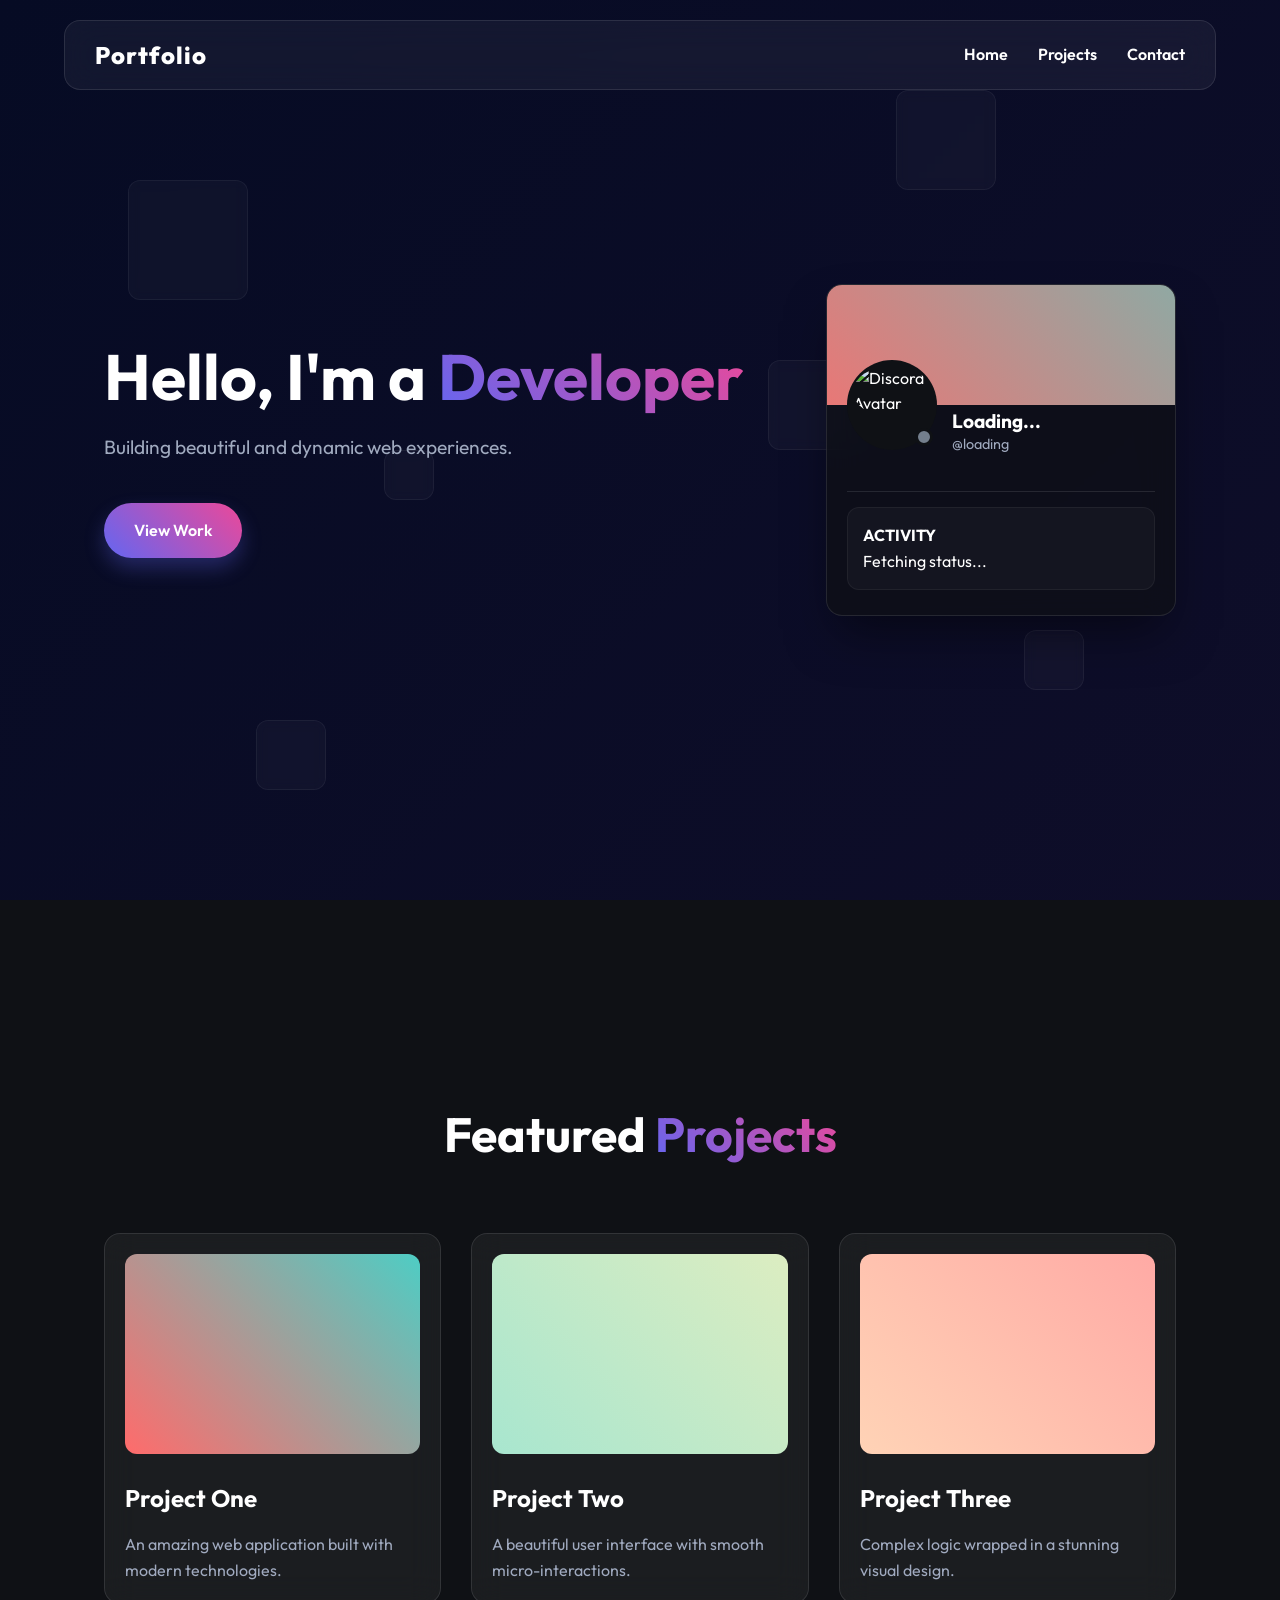
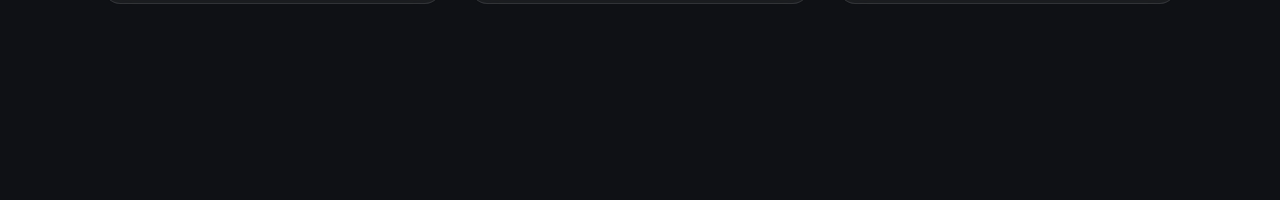
==== commit b4d22338: "feat: add rich presence activity trackers (Spotify, Games)" ====
--- a/index.html
+++ b/index.html
@@ -3,8 +3,8 @@
 <head>
     <meta charset="UTF-8">
     <meta name="viewport" content="width=device-width, initial-scale=1.0">
-    <title>letter</title>
-    <meta name="description" content="Awesome "Portfolio" with Discord Status">
+    <title>My Portfolio</title>
+    <meta name="description" content="Awesome Portfolio with Discord Status">
     <link rel="preconnect" href="https://fonts.googleapis.com">
     <link rel="preconnect" href="https://fonts.gstatic.com" crossorigin>
     <link href="https://fonts.googleapis.com/css2?family=Outfit:wght@300;400;600;800&display=swap" rel="stylesheet">
@@ -21,15 +21,24 @@
     </div>
 
     <nav class="navbar glassmorphism">
-        <div class="logo">letter</div>
+        <div class="logo">Portfolio</div>
+        <ul class="nav-links">
+            <li><a href="#home">Home</a></li>
+            <li><a href="#projects">Projects</a></li>
+            <li><a href="#contact">Contact</a></li>
+        </ul>
     </nav>
 
     <main>
         <section id="home" class="hero-section">
             <div class="hero-content" data-tilt>
-                <h1>Hello, I'm a <span class="gradient-text">letter</span></h1>
-                <p>cheeseburger.</p>
+                <h1>Hello, I'm a <span class="gradient-text">Developer</span></h1>
+                <p>Building beautiful and dynamic web experiences.</p>
+                <div class="cta-buttons">
+                    <a href="#projects" class="btn primary-btn">View Work</a>
+                </div>
             </div>
+            
             <div class="discord-card glassmorphism" data-tilt>
                 <div class="discord-banner" id="discord-banner"></div>
                 <div class="discord-profile">
@@ -45,10 +54,34 @@
                 </div>
                 <div class="discord-body">
                     <div class="discord-bio" id="discord-bio"></div>
-                    <div class="discord-activity-box">
-                        <h4 class="activity-label" id="activity-label">ABOUT ME</h4>
-                        <p id="discord-activity" class="activity-text">Fetching status...</p>
+                    <div id="discord-activities-container">
+                        <div class="discord-activity-box">
+                            <h4 class="activity-label">ACTIVITY</h4>
+                            <p class="activity-text">Fetching status...</p>
+                        </div>
                     </div>
+                </div>
+            </div>
+        </section>
+
+        <section id="projects" class="projects-section">
+            <h2>Featured <span class="gradient-text">Projects</span></h2>
+            <div class="projects-grid">
+                <!-- Project Cards -->
+                <div class="project-card glassmorphism" data-tilt>
+                    <div class="project-image" style="background: linear-gradient(45deg, #FF6B6B, #4ECDC4)"></div>
+                    <h3>Project One</h3>
+                    <p>An amazing web application built with modern technologies.</p>
+                </div>
+                <div class="project-card glassmorphism" data-tilt>
+                    <div class="project-image" style="background: linear-gradient(45deg, #A8E6CF, #DCEDC1)"></div>
+                    <h3>Project Two</h3>
+                    <p>A beautiful user interface with smooth micro-interactions.</p>
+                </div>
+                <div class="project-card glassmorphism" data-tilt>
+                    <div class="project-image" style="background: linear-gradient(45deg, #FFD3B6, #FFAAA5)"></div>
+                    <h3>Project Three</h3>
+                    <p>Complex logic wrapped in a stunning visual design.</p>
                 </div>
             </div>
         </section>
--- a/style.css
+++ b/style.css
@@ -298,18 +298,41 @@
     padding: 15px;
 }
 
-.activity-label {
-    font-size: 0.75rem;
-    text-transform: uppercase;
+#discord-activities-container {
+    display: flex;
+    flex-direction: column;
+    gap: 10px;
+}
+
+.activity-rich {
+    display: flex;
+    align-items: center;
+    gap: 15px;
+    margin-top: 5px;
+}
+
+.activity-image {
+    width: 60px;
+    height: 60px;
+    border-radius: 8px;
+    object-fit: cover;
+}
+
+.activity-details {
+    display: flex;
+    flex-direction: column;
+    line-height: 1.3;
+}
+
+.activity-details .activity-name {
+    font-weight: 700;
+    color: var(--text-primary);
+    font-size: 0.95rem;
+}
+
+.activity-details span {
+    font-size: 0.85rem;
     color: var(--text-secondary);
-    font-weight: 700;
-    margin-bottom: 8px;
-    letter-spacing: 0.5px;
-}
-
-.activity-text {
-    font-size: 0.95rem;
-    font-weight: 600;
 }
 
 /* Projects Section */
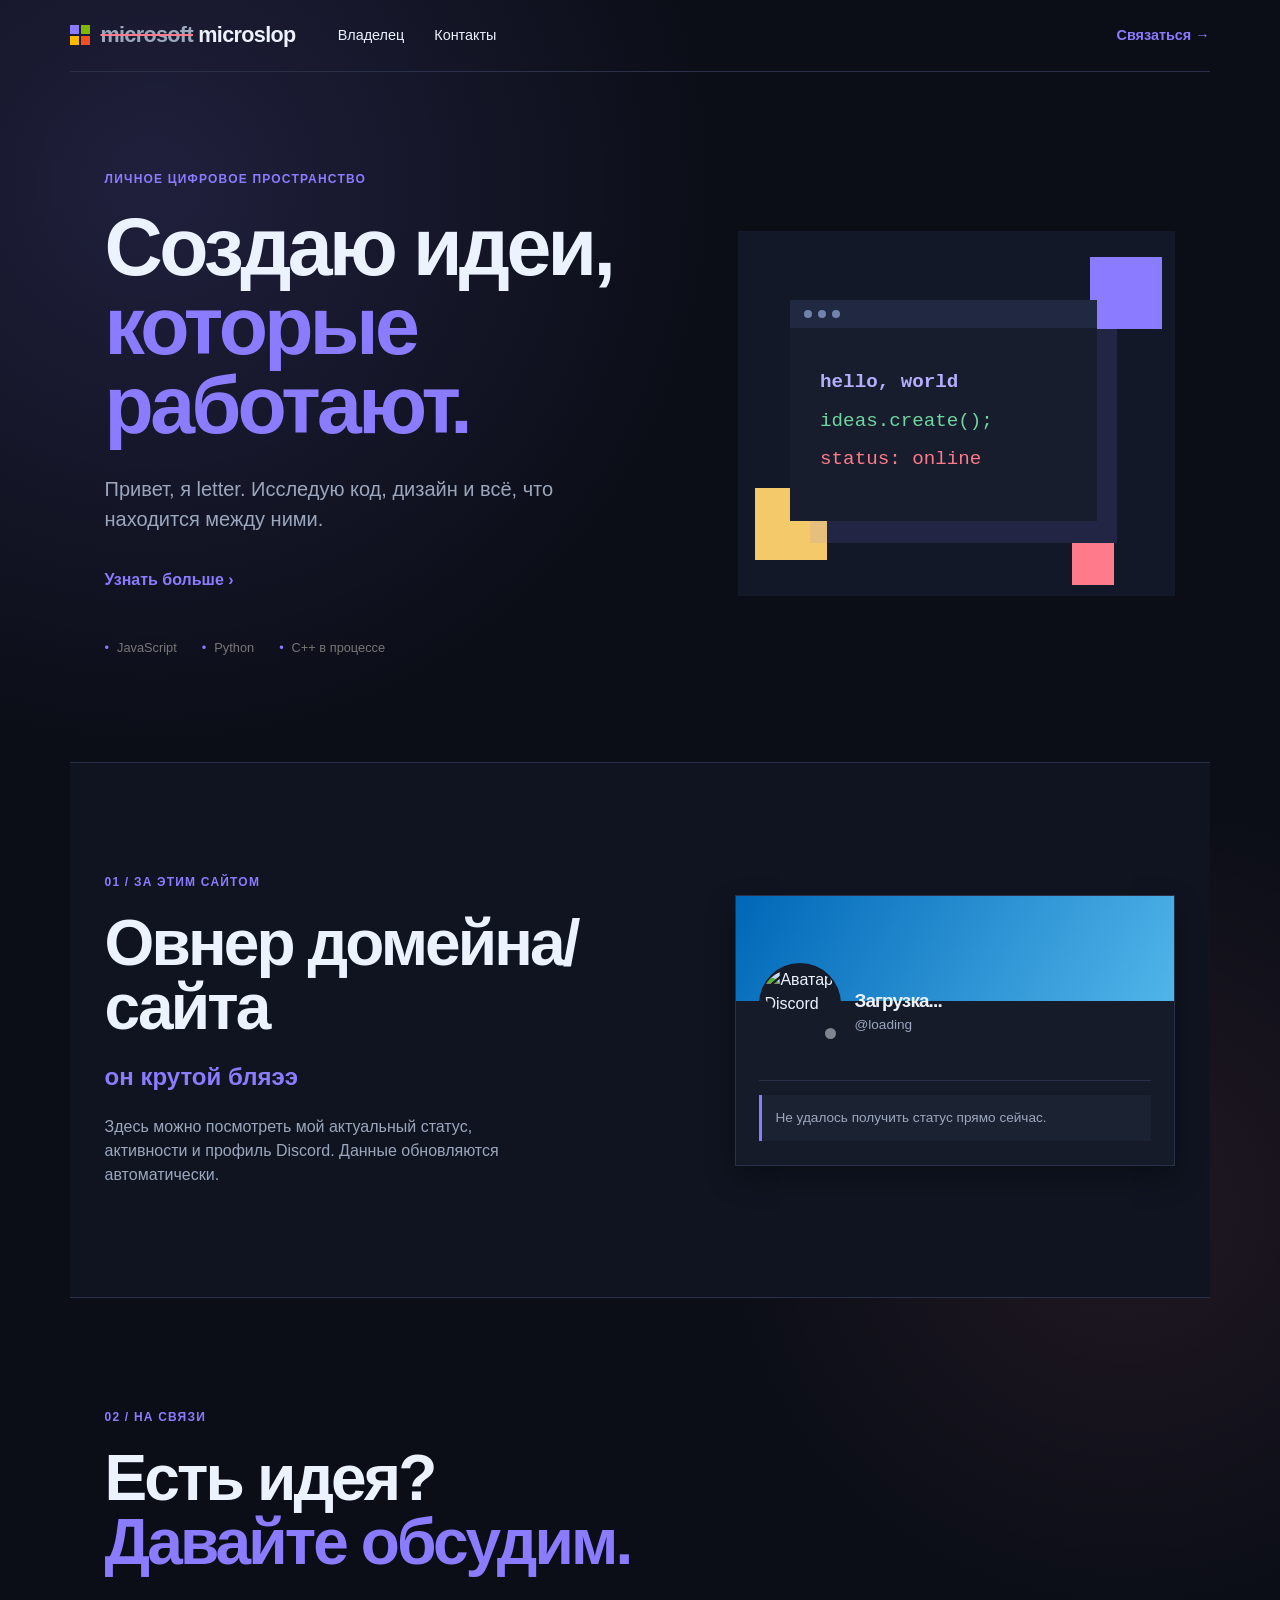
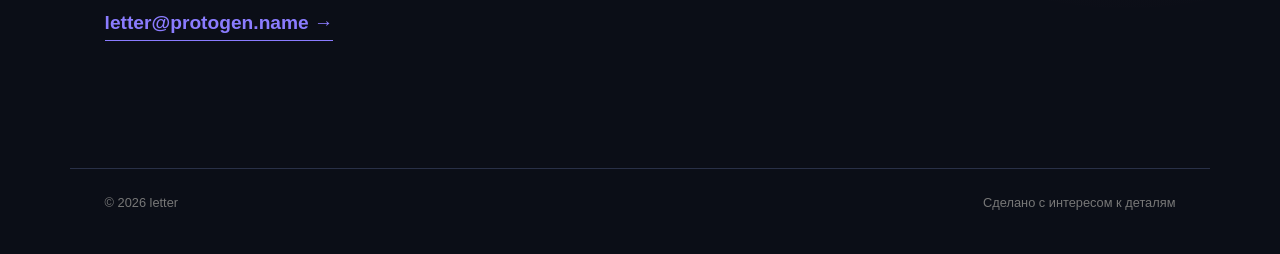
==== commit 5e8d4af3: "feat: simplify portfolio and publish dark theme Co-authored-by: Copilot <223556219+Copilot@users.nor" ====
--- a/index.html
+++ b/index.html
@@ -1,92 +1,30 @@
 <!DOCTYPE html>
-<html lang="en">
+<html lang="ru">
 <head>
     <meta charset="UTF-8">
     <meta name="viewport" content="width=device-width, initial-scale=1.0">
-    <title>My Portfolio</title>
-    <meta name="description" content="Awesome Portfolio with Discord Status">
-    <link rel="preconnect" href="https://fonts.googleapis.com">
-    <link rel="preconnect" href="https://fonts.gstatic.com" crossorigin>
-    <link href="https://fonts.googleapis.com/css2?family=Outfit:wght@300;400;600;800&display=swap" rel="stylesheet">
+    <title>letter — цифровое пространство</title>
+    <meta name="description" content="Личное цифровое пространство letter: идеи и живой профиль Discord.">
     <link rel="stylesheet" href="style.css">
 </head>
 <body>
-    <div class="animated-bg">
-        <div class="cube"></div>
-        <div class="cube"></div>
-        <div class="cube"></div>
-        <div class="cube"></div>
-        <div class="cube"></div>
-        <div class="cube"></div>
+    <div class="page-shell">
+        <header class="site-header">
+            <a class="brand" href="#home" aria-label="На главную"><span class="brand-mark" aria-hidden="true"><i></i><i></i><i></i><i></i></span>            <span class="brand-name"><s>microsoft</s> microslop</span></a>
+            <nav class="main-nav" aria-label="Основная навигация"><a href="#owner">Владелец</a><a href="#contact">Контакты</a></nav>
+            <a class="header-link" href="mailto:letter@protogen.name">Связаться <span aria-hidden="true">→</span></a>
+        </header>
+        <main>
+            <section id="home" class="hero-section">
+                <div class="hero-copy"><p class="eyebrow">Личное цифровое пространство</p><h1>Создаю идеи,<br><span>которые работают.</span></h1><p class="hero-lead">Привет, я letter. Исследую код, дизайн и всё, что находится между ними.</p><div class="hero-actions"><a class="text-link" href="#owner">Узнать больше <span aria-hidden="true">›</span></a></div><div class="hero-facts" aria-label="Технологии"><span>JavaScript</span><span>Python</span><span>C++ в процессе</span></div></div>
+                <div class="hero-art" aria-label="Абстрактная иллюстрация"><div class="art-window"><div class="window-bar"><span></span><span></span><span></span></div><div class="window-content"><b>hello, world</b><br><span>ideas.create();</span><br><em>status: online</em></div></div><div class="art-square square-blue"></div><div class="art-square square-yellow"></div><div class="art-square square-red"></div></div>
+            </section>
+            <section id="owner" class="owner-section"><div class="owner-copy"><p class="eyebrow">01 / За этим сайтом</p><h2>Овнер домейна/сайта</h2><p class="owner-subtitle">он крутой бляээ</p><p class="owner-description">Здесь можно посмотреть мой актуальный статус, активности и профиль Discord. Данные обновляются автоматически.</p></div><div class="discord-card" aria-label="Профиль Discord"><div class="discord-banner" id="discord-banner"></div><div class="discord-profile"><div class="avatar-wrapper"><img id="discord-avatar" src="https://cdn.discordapp.com/embed/avatars/0.png" alt="Аватар Discord" class="discord-avatar"><div id="discord-status-indicator" class="status-indicator offline"></div></div><div class="discord-header-info"><h3 id="discord-global-name">Загрузка...</h3><p id="discord-username">@loading</p><div id="discord-badges" class="discord-badges"></div></div></div><div class="discord-body"><div class="discord-bio" id="discord-bio"></div><div id="discord-activities-container"><div class="discord-activity-box"><p class="activity-text">Получаем актуальный статус...</p></div></div></div></div></section>
+            <section id="contact" class="contact-section"><p class="eyebrow">02 / На связи</p><h2>Есть идея?<br><span>Давайте обсудим.</span></h2><a class="contact-link" href="mailto:letter@protogen.name">letter@protogen.name <span aria-hidden="true">→</span></a></section>
+        </main>
+        <footer><span>© <span id="footer-year"></span> letter</span><span>Сделано с интересом к деталям</span></footer>
     </div>
-
-    <nav class="navbar glassmorphism">
-        <div class="logo">Portfolio</div>
-        <ul class="nav-links">
-            <li><a href="#home">Home</a></li>
-            <li><a href="#projects">Projects</a></li>
-            <li><a href="#contact">Contact</a></li>
-        </ul>
-    </nav>
-
-    <main>
-        <section id="home" class="hero-section">
-            <div class="hero-content" data-tilt>
-                <h1>Hello, I'm a <span class="gradient-text">Developer</span></h1>
-                <p>Building beautiful and dynamic web experiences.</p>
-                <div class="cta-buttons">
-                    <a href="#projects" class="btn primary-btn">View Work</a>
-                </div>
-            </div>
-            
-            <div class="discord-card glassmorphism" data-tilt>
-                <div class="discord-banner" id="discord-banner"></div>
-                <div class="discord-profile">
-                    <div class="avatar-wrapper">
-                        <img id="discord-avatar" src="https://cdn.discordapp.com/embed/avatars/0.png" alt="Discord Avatar" class="discord-avatar">
-                        <div id="discord-status-indicator" class="status-indicator offline"></div>
-                    </div>
-                    <div class="discord-header-info">
-                        <h3 id="discord-global-name">Loading...</h3>
-                        <p id="discord-username">@loading</p>
-                        <div id="discord-badges" class="discord-badges"></div>
-                    </div>
-                </div>
-                <div class="discord-body">
-                    <div class="discord-bio" id="discord-bio"></div>
-                    <div id="discord-activities-container">
-                        <div class="discord-activity-box">
-                            <h4 class="activity-label">ACTIVITY</h4>
-                            <p class="activity-text">Fetching status...</p>
-                        </div>
-                    </div>
-                </div>
-            </div>
-        </section>
-
-        <section id="projects" class="projects-section">
-            <h2>Featured <span class="gradient-text">Projects</span></h2>
-            <div class="projects-grid">
-                <!-- Project Cards -->
-                <div class="project-card glassmorphism" data-tilt>
-                    <div class="project-image" style="background: linear-gradient(45deg, #FF6B6B, #4ECDC4)"></div>
-                    <h3>Project One</h3>
-                    <p>An amazing web application built with modern technologies.</p>
-                </div>
-                <div class="project-card glassmorphism" data-tilt>
-                    <div class="project-image" style="background: linear-gradient(45deg, #A8E6CF, #DCEDC1)"></div>
-                    <h3>Project Two</h3>
-                    <p>A beautiful user interface with smooth micro-interactions.</p>
-                </div>
-                <div class="project-card glassmorphism" data-tilt>
-                    <div class="project-image" style="background: linear-gradient(45deg, #FFD3B6, #FFAAA5)"></div>
-                    <h3>Project Three</h3>
-                    <p>Complex logic wrapped in a stunning visual design.</p>
-                </div>
-            </div>
-        </section>
-    </main>
-
     <script src="script.js"></script>
+    <script>document.getElementById('footer-year').textContent = new Date().getFullYear();</script>
 </body>
 </html>
--- a/style.css
+++ b/style.css
@@ -1,384 +1,74 @@
 :root {
-    --bg-color: #0f1115;
-    --text-primary: #ffffff;
-    --text-secondary: #a0aabf;
-    --accent-1: #6366f1;
-    --accent-2: #ec4899;
-    --glass-bg: rgba(255, 255, 255, 0.05);
-    --glass-border: rgba(255, 255, 255, 0.1);
+    --ink: #1a1a1a;
+    --muted: #5e5e5e;
+    --blue: #0067b8;
+    --blue-dark: #004578;
+    --line: #e5e5e5;
+    --paper: #ffffff;
+    --yellow: #ffb900;
+    --green: #107c10;
+    --red: #d83b01;
 }
 
-* {
-    margin: 0;
-    padding: 0;
-    box-sizing: border-box;
+* { box-sizing: border-box; margin: 0; padding: 0; }
+html { scroll-behavior: smooth; }
+body { background: var(--paper); color: var(--ink); font-family: "Segoe UI", SegoeUI, Arial, sans-serif; line-height: 1.5; }
+a { color: inherit; }
+.page-shell { max-width: 1440px; margin: 0 auto; padding: 0 5.5%; overflow: hidden; }
+.site-header { height: 72px; display: flex; align-items: center; gap: 42px; border-bottom: 1px solid var(--line); }
+.brand { display: flex; align-items: center; gap: 10px; text-decoration: none; font-size: 1.35rem; font-weight: 600; letter-spacing: -.03em; }
+.brand-name { color: var(--ink); }
+.brand-name s { color: var(--muted); text-decoration-thickness: 2px; text-decoration-color: var(--red); }
+.brand-mark { display: grid; grid-template-columns: 9px 9px; grid-template-rows: 9px 9px; gap: 2px; width: 20px; height: 20px; }
+.brand-mark i { display: block; background: var(--blue); }
+.brand-mark i:nth-child(2) { background: #7fba00; }.brand-mark i:nth-child(3) { background: #ffb900; }.brand-mark i:nth-child(4) { background: #f25022; }
+.main-nav { display: flex; gap: 30px; font-size: .9rem; flex: 1; }
+.main-nav a, .header-link { text-decoration: none; }.main-nav a:hover, .header-link:hover, .text-link:hover, .contact-link:hover { color: var(--blue); }
+.header-link { font-size: .9rem; color: var(--blue); font-weight: 600; }
+.hero-section { min-height: 610px; padding: 98px 3% 105px; display: grid; grid-template-columns: minmax(0, 1fr) minmax(360px, .8fr); gap: 8%; align-items: center; }
+.eyebrow { color: var(--blue); font-size: .75rem; letter-spacing: .1em; text-transform: uppercase; font-weight: 700; margin-bottom: 20px; }
+h1, h2, h3 { font-weight: 600; letter-spacing: -.045em; }
+h1 { font-size: clamp(3.2rem, 6.3vw, 6.5rem); line-height: .98; }
+h1 span, .contact-section h2 span { color: var(--blue); }
+.hero-lead { color: var(--muted); font-size: 1.25rem; max-width: 500px; margin: 29px 0 34px; }
+.hero-actions { display: flex; align-items: center; gap: 28px; }.button { display: inline-flex; gap: 28px; align-items: center; padding: 13px 20px; text-decoration: none; font-weight: 600; }.button-primary { background: var(--blue); color: #fff; }.button-primary:hover { background: var(--blue-dark); }.text-link { color: var(--blue); text-decoration: none; font-weight: 600; }
+.hero-facts { display: flex; gap: 25px; margin-top: 46px; color: #777; font-size: .8rem; }.hero-facts span::before { content: "•"; color: var(--blue); margin-right: 8px; }
+.hero-art { min-height: 365px; position: relative; background: #f2f7fb; }.art-window { position: absolute; z-index: 2; left: 12%; top: 19%; width: 70%; background: #fff; box-shadow: 20px 22px 0 rgba(0,103,184,.12); }.window-bar { display: flex; gap: 6px; background: #e8f1f8; padding: 10px 14px; }.window-bar span { width: 8px; height: 8px; border-radius: 50%; background: #a5cbe5; }.window-content { padding: 35px 30px 42px; font-family: Consolas, monospace; font-size: clamp(.9rem, 2vw, 1.2rem); line-height: 2; }.window-content b { color: var(--blue-dark); }.window-content span { color: var(--green); }.window-content em { color: var(--red); font-style: normal; }
+.art-square { position: absolute; width: 72px; height: 72px; }.square-blue { right: 3%; top: 7%; background: var(--blue); }.square-yellow { left: 4%; bottom: 10%; background: var(--yellow); }.square-red { right: 14%; bottom: 3%; width: 42px; height: 42px; background: var(--red); }
+.owner-section, .contact-section { padding: 110px 3%; border-top: 1px solid var(--line); }.owner-copy h2, .contact-section h2 { font-size: clamp(2.6rem, 5vw, 4.8rem); line-height: 1; }
+.owner-section { display: grid; grid-template-columns: minmax(0, 1fr) minmax(350px, 440px); gap: 8%; align-items: center; background: #f7f7f7; }.owner-subtitle { color: var(--blue); font-size: 1.5rem; font-weight: 600; margin: 20px 0; }.owner-description { max-width: 430px; color: var(--muted); }.discord-card { background: #fff; border: 1px solid #d6d6d6; box-shadow: 0 12px 28px rgba(0,0,0,.1); overflow: hidden; }.discord-banner { height: 105px; background: linear-gradient(120deg, #0067b8, #50b5e9); background-size: cover; background-position: center; }.discord-profile { display: flex; padding: 0 23px; margin-top: -38px; position: relative; align-items: flex-end; }.avatar-wrapper { position: relative; width: 82px; height: 82px; flex: none; padding: 5px; background: #fff; border-radius: 50%; }.discord-avatar { width: 100%; height: 100%; object-fit: cover; border-radius: 50%; }.status-indicator { width: 17px; height: 17px; position: absolute; right: 2px; bottom: 3px; border: 3px solid #fff; border-radius: 50%; }.online { background: #23a55a; }.idle { background: #f0b232; }.dnd { background: #f23f43; }.offline { background: #80848e; }.discord-header-info { padding: 0 0 5px 13px; min-width: 0; }.discord-header-info h3 { font-size: 1.18rem; }.discord-header-info p { color: var(--muted); font-size: .85rem; }.discord-badges { display: flex; gap: 4px; margin-top: 4px; }.discord-badge { width: 18px; height: 18px; object-fit: contain; }.discord-body { padding: 20px 23px 24px; }.discord-bio { border-bottom: 1px solid var(--line); padding-bottom: 15px; margin-bottom: 14px; font-size: .9rem; white-space: pre-wrap; }.discord-custom-emoji { width: 20px; height: 20px; vertical-align: text-bottom; }.discord-activity-box { padding: 13px; background: #f5f5f5; border-left: 3px solid var(--blue); }.activity-text { font-size: .85rem; color: var(--muted); }.activity-rich { display: flex; gap: 12px; align-items: center; }.activity-image { width: 48px; height: 48px; object-fit: cover; }.activity-details { display: flex; flex-direction: column; line-height: 1.35; }.activity-details .activity-name { font-weight: 600; }.activity-details span { color: var(--muted); font-size: .82rem; }#discord-activities-container { display: flex; flex-direction: column; gap: 8px; }
+.contact-section { padding-bottom: 130px; }.contact-section h2 { margin-bottom: 35px; }.contact-link { color: var(--blue); font-size: 1.2rem; font-weight: 600; text-decoration: none; border-bottom: 1px solid var(--blue); padding-bottom: 7px; }
+footer { display: flex; justify-content: space-between; padding: 24px 3% 42px; color: #777; border-top: 1px solid var(--line); font-size: .8rem; }
+@media (max-width: 800px) { .hero-section, .owner-section { grid-template-columns: 1fr; }.hero-section { padding-top: 70px; }.hero-art { min-height: 300px; }.owner-section { gap: 45px; }.site-header { gap: 20px; }.main-nav { gap: 15px; } }
+@media (max-width: 520px) { .page-shell { padding: 0 20px; }.main-nav { display: none; }.header-link { margin-left: auto; }.hero-section, .owner-section, .contact-section { padding-left: 0; padding-right: 0; }.hero-actions { align-items: flex-start; flex-direction: column; gap: 20px; }.hero-facts { flex-direction: column; gap: 8px; }.hero-art { min-height: 250px; }.art-window { width: 78%; }.window-content { padding: 25px 18px 30px; }.square-blue { width: 48px; height: 48px; }.square-yellow { width: 48px; height: 48px; }.discord-card { width: 100%; }.owner-section { padding-top: 80px; padding-bottom: 80px; }footer { padding-left: 0; padding-right: 0; flex-direction: column; gap: 8px; } }
+@media (prefers-reduced-motion: reduce) { html { scroll-behavior: auto; } }
+
+/* Dark theme */
+:root {
+    --ink: #edf2ff;
+    --muted: #9ca7bd;
+    --blue: #8b7cff;
+    --blue-dark: #6f61e8;
+    --line: #293047;
+    --paper: #0b0e17;
+    --yellow: #f3c969;
+    --green: #70d6a0;
+    --red: #ff7b8b;
 }
-
 body {
-    font-family: 'Outfit', sans-serif;
-    background-color: var(--bg-color);
-    color: var(--text-primary);
-    overflow-x: hidden;
-    line-height: 1.6;
+    background: var(--paper);
+    background-image: radial-gradient(circle at 12% 10%, rgba(139,124,255,.16), transparent 28%), radial-gradient(circle at 88% 65%, rgba(255,123,139,.09), transparent 25%);
 }
-
-/* Animated Background */
-.animated-bg {
-    position: fixed;
-    top: 0;
-    left: 0;
-    width: 100vw;
-    height: 100vh;
-    z-index: -1;
-    background: linear-gradient(315deg, #0f1115 0%, #17102e 50%, #060b24 100%);
-    background-size: 400% 400%;
-    animation: gradientBG 15s ease infinite;
-    overflow: hidden;
-}
-
-@keyframes gradientBG {
-    0% { background-position: 0% 0%; }
-    50% { background-position: 100% 100%; }
-    100% { background-position: 0% 0%; }
-}
-
-.cube {
-    position: absolute;
-    width: 80px;
-    height: 80px;
-    background: rgba(255, 255, 255, 0.03);
-    border: 1px solid rgba(255, 255, 255, 0.05);
-    backdrop-filter: blur(5px);
-    animation: cubeFloat 12s infinite linear;
-    border-radius: 12px;
-}
-
-.cube:nth-child(1) { top: 20%; left: 10%; width: 120px; height: 120px; animation-duration: 15s; }
-.cube:nth-child(2) { top: 70%; left: 80%; width: 60px; height: 60px; animation-duration: 10s; animation-delay: 2s; }
-.cube:nth-child(3) { top: 40%; left: 60%; width: 90px; height: 90px; animation-duration: 18s; animation-delay: 1s; }
-.cube:nth-child(4) { top: 80%; left: 20%; width: 70px; height: 70px; animation-duration: 14s; animation-delay: 4s; }
-.cube:nth-child(5) { top: 10%; left: 70%; width: 100px; height: 100px; animation-duration: 16s; animation-delay: 3s; }
-.cube:nth-child(6) { top: 50%; left: 30%; width: 50px; height: 50px; animation-duration: 11s; animation-delay: 5s; }
-
-@keyframes cubeFloat {
-    0% { transform: scale(0) rotate(0deg) translateY(0); opacity: 1; }
-    100% { transform: scale(2) rotate(360deg) translateY(-200px); opacity: 0; }
-}
-
-/* Glassmorphism Utility */
-.glassmorphism {
-    background: var(--glass-bg);
-    backdrop-filter: blur(16px);
-    -webkit-backdrop-filter: blur(16px);
-    border: 1px solid var(--glass-border);
-    border-radius: 16px;
-}
-
-/* Typography & Colors */
-.gradient-text {
-    background: linear-gradient(45deg, var(--accent-1), var(--accent-2));
-    -webkit-background-clip: text;
-    -webkit-text-fill-color: transparent;
-    background-clip: text;
-}
-
-/* Navbar */
-.navbar {
-    position: fixed;
-    top: 20px;
-    left: 50%;
-    transform: translateX(-50%);
-    width: 90%;
-    max-width: 1200px;
-    display: flex;
-    justify-content: space-between;
-    align-items: center;
-    padding: 15px 30px;
-    z-index: 100;
-}
-
-.logo {
-    font-weight: 800;
-    font-size: 1.5rem;
-    letter-spacing: 1px;
-}
-
-.nav-links {
-    list-style: none;
-    display: flex;
-    gap: 30px;
-}
-
-.nav-links a {
-    color: var(--text-primary);
-    text-decoration: none;
-    font-weight: 600;
-    transition: color 0.3s ease;
-}
-
-.nav-links a:hover {
-    color: var(--accent-2);
-}
-
-/* Sections */
-section {
-    min-height: 100vh;
-    padding: 100px 5%;
-    display: flex;
-    flex-direction: column;
-    justify-content: center;
-    max-width: 1200px;
-    margin: 0 auto;
-}
-
-/* Hero Section */
-.hero-section {
-    display: flex;
-    flex-direction: row;
-    align-items: center;
-    justify-content: space-between;
-    gap: 50px;
-}
-
-.hero-content {
-    flex: 1;
-}
-
-.hero-content h1 {
-    font-size: 4rem;
-    line-height: 1.1;
-    margin-bottom: 20px;
-}
-
-.hero-content p {
-    font-size: 1.2rem;
-    color: var(--text-secondary);
-    margin-bottom: 40px;
-    max-width: 500px;
-}
-
-.btn {
-    padding: 15px 30px;
-    border-radius: 30px;
-    text-decoration: none;
-    font-weight: 600;
-    transition: transform 0.3s ease, box-shadow 0.3s ease;
-    display: inline-block;
-}
-
-.primary-btn {
-    background: linear-gradient(45deg, var(--accent-1), var(--accent-2));
-    color: white;
-    box-shadow: 0 10px 20px rgba(99, 102, 241, 0.3);
-}
-
-.primary-btn:hover {
-    transform: translateY(-3px);
-    box-shadow: 0 15px 25px rgba(236, 72, 153, 0.4);
-}
-
-/* Discord Card Improved */
-.discord-card {
-    width: 350px;
-    padding: 0;
-    overflow: hidden;
-    transition: transform 0.1s ease;
-    border: 1px solid var(--glass-border);
-    box-shadow: 0 25px 50px -12px rgba(0, 0, 0, 0.5);
-    background: rgba(15, 17, 21, 0.7);
-}
-
-.discord-banner {
-    width: 100%;
-    height: 120px;
-    background: linear-gradient(45deg, #FF6B6B, #4ECDC4);
-    background-size: 200% 200%;
-    animation: bannerFlow 5s ease infinite;
-}
-
-@keyframes bannerFlow {
-    0% { background-position: 0% 50%; }
-    50% { background-position: 100% 50%; }
-    100% { background-position: 0% 50%; }
-}
-
-.discord-profile {
-    display: flex;
-    padding: 0 20px;
-    margin-top: -45px;
-    margin-bottom: 15px;
-    position: relative;
-}
-
-.avatar-wrapper {
-    position: relative;
-    width: 90px;
-    height: 90px;
-    border-radius: 50%;
-    background: var(--bg-color);
-    padding: 6px;
-}
-
-.discord-avatar {
-    width: 100%;
-    height: 100%;
-    border-radius: 50%;
-    object-fit: cover;
-}
-
-.status-indicator {
-    width: 18px;
-    height: 18px;
-    border-radius: 50%;
-    position: absolute;
-    bottom: 4px;
-    right: 4px;
-    border: 3px solid var(--bg-color);
-}
-
-.online { background-color: #43b581; }
-.idle { background-color: #faa61a; }
-.dnd { background-color: #f04747; }
-.offline { background-color: #747f8d; }
-
-.discord-header-info {
-    margin-top: 50px;
-    margin-left: 15px;
-}
-
-.discord-header-info h3 {
-    font-size: 1.2rem;
-    font-weight: 700;
-    line-height: 1.2;
-}
-
-.discord-header-info p {
-    font-size: 0.9rem;
-    color: var(--text-secondary);
-}
-
-.discord-body {
-    padding: 0 20px 25px 20px;
-}
-
-.discord-badges {
-    display: flex;
-    gap: 5px;
-    margin-top: 5px;
-    flex-wrap: wrap;
-}
-
-.discord-badge {
-    width: 22px;
-    height: 22px;
-    object-fit: contain;
-}
-
-.discord-bio {
-    font-size: 0.9rem;
-    color: var(--text-primary);
-    margin-bottom: 15px;
-    white-space: pre-wrap; /* Preserves line breaks from discord bio */
-    border-bottom: 1px solid rgba(255, 255, 255, 0.1);
-    padding-bottom: 15px;
-    line-height: 1.4;
-}
-
-.discord-custom-emoji {
-    width: 22px;
-    height: 22px;
-    vertical-align: text-bottom;
-    display: inline-block;
-}
-
-.discord-activity-box {
-    background: rgba(255, 255, 255, 0.03);
-    border: 1px solid rgba(255, 255, 255, 0.05);
-    border-radius: 12px;
-    padding: 15px;
-}
-
-#discord-activities-container {
-    display: flex;
-    flex-direction: column;
-    gap: 10px;
-}
-
-.activity-rich {
-    display: flex;
-    align-items: center;
-    gap: 15px;
-    margin-top: 5px;
-}
-
-.activity-image {
-    width: 60px;
-    height: 60px;
-    border-radius: 8px;
-    object-fit: cover;
-}
-
-.activity-details {
-    display: flex;
-    flex-direction: column;
-    line-height: 1.3;
-}
-
-.activity-details .activity-name {
-    font-weight: 700;
-    color: var(--text-primary);
-    font-size: 0.95rem;
-}
-
-.activity-details span {
-    font-size: 0.85rem;
-    color: var(--text-secondary);
-}
-
-/* Projects Section */
-.projects-section h2 {
-    font-size: 3rem;
-    text-align: center;
-    margin-bottom: 60px;
-}
-
-.projects-grid {
-    display: grid;
-    grid-template-columns: repeat(auto-fit, minmax(300px, 1fr));
-    gap: 30px;
-}
-
-.project-card {
-    padding: 20px;
-    display: flex;
-    flex-direction: column;
-    gap: 15px;
-}
-
-.project-image {
-    width: 100%;
-    height: 200px;
-    border-radius: 12px;
-    margin-bottom: 10px;
-}
-
-.project-card h3 {
-    font-size: 1.5rem;
-}
-
-.project-card p {
-    color: var(--text-secondary);
-}
-
-/* Responsive */
-@media (max-width: 900px) {
-    .hero-section {
-        flex-direction: column;
-        text-align: center;
-        padding-top: 150px;
-    }
-    
-    .hero-content p {
-        margin: 0 auto 40px auto;
-    }
-}
+.site-header, footer { border-color: var(--line); }
+.hero-art { background: #121827; }
+.art-window { background: #171d2c; box-shadow: 20px 22px 0 rgba(139,124,255,.13); }
+.window-bar { background: #202941; }
+.window-bar span { background: #7182ad; }
+.window-content b { color: #b6adff; }
+.window-content span { color: var(--green); }
+.window-content em { color: var(--red); }
+.owner-section { background: #0f1420; }
+.discord-card { background: #151b29; border-color: var(--line); box-shadow: 0 12px 28px rgba(0,0,0,.3); }
+.avatar-wrapper { background: #151b29; }
+.status-indicator { border-color: #151b29; }
+.discord-activity-box { background: #1b2232; }
